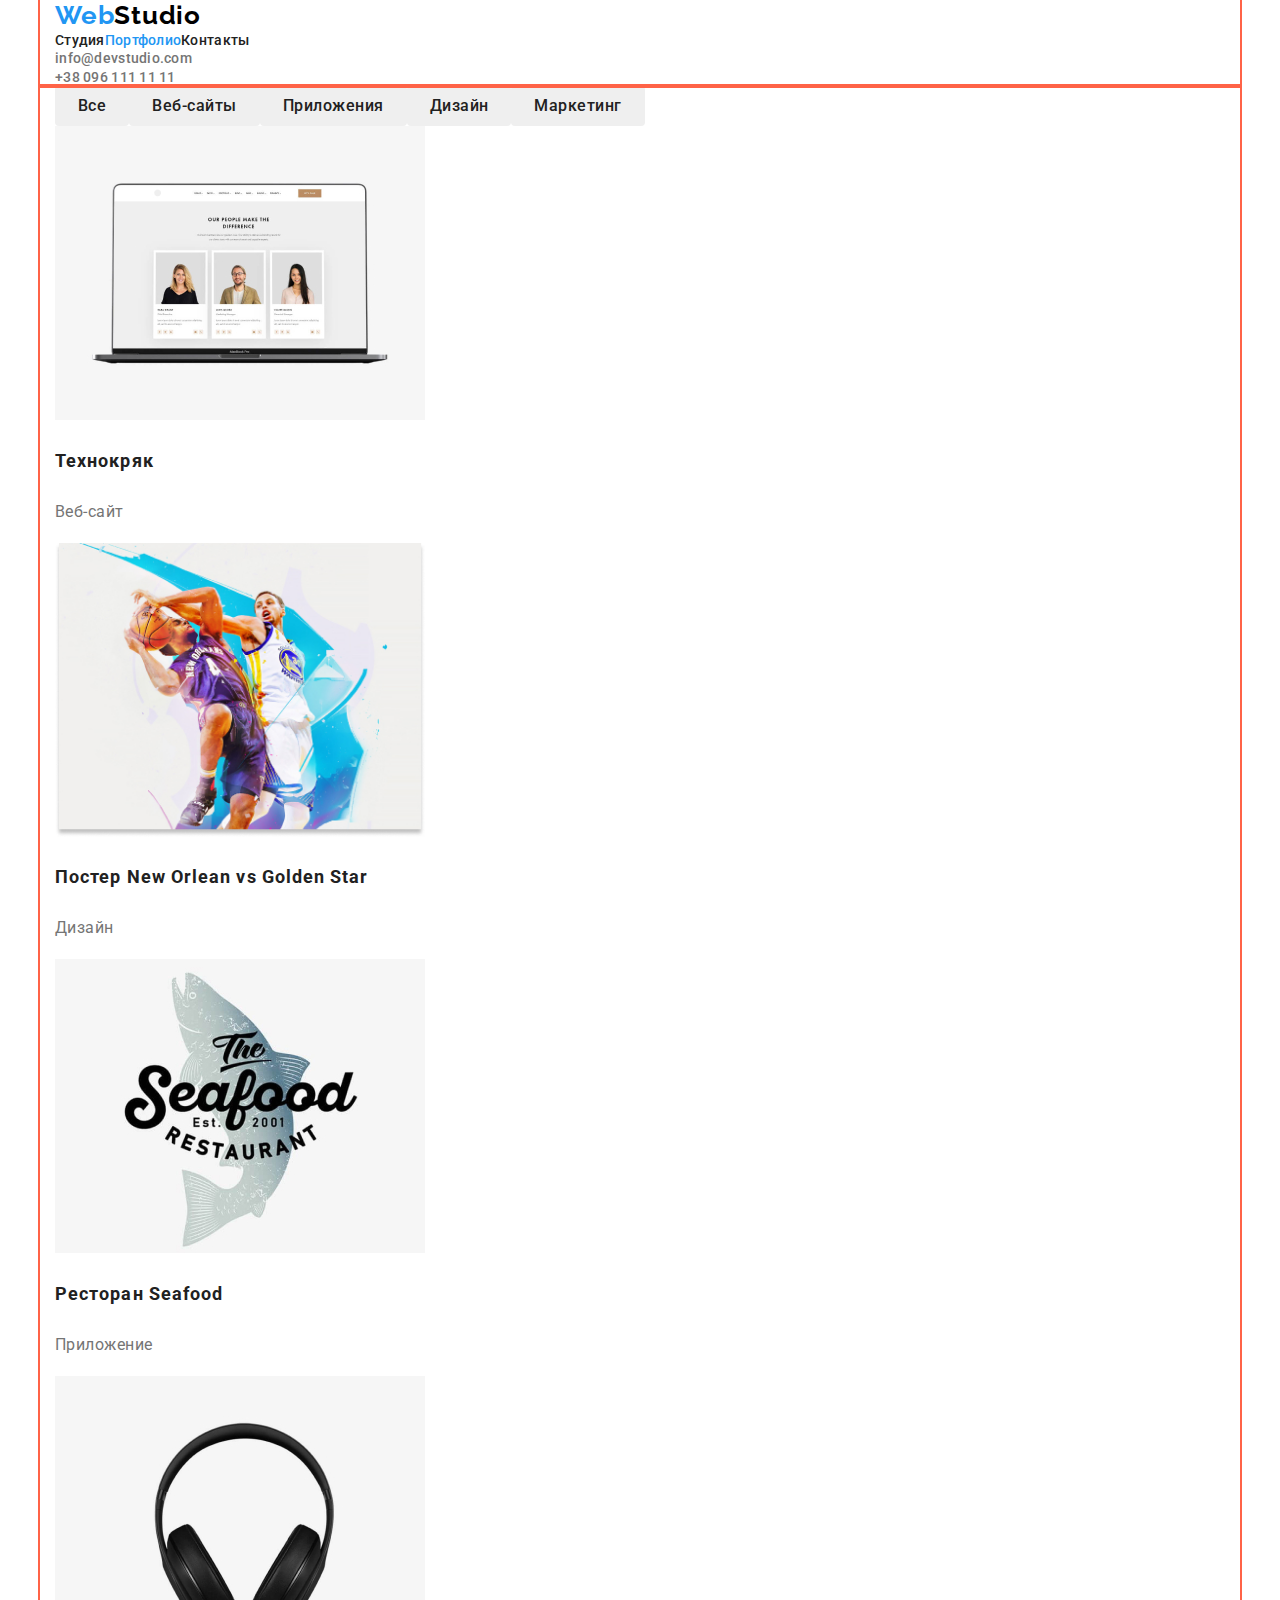
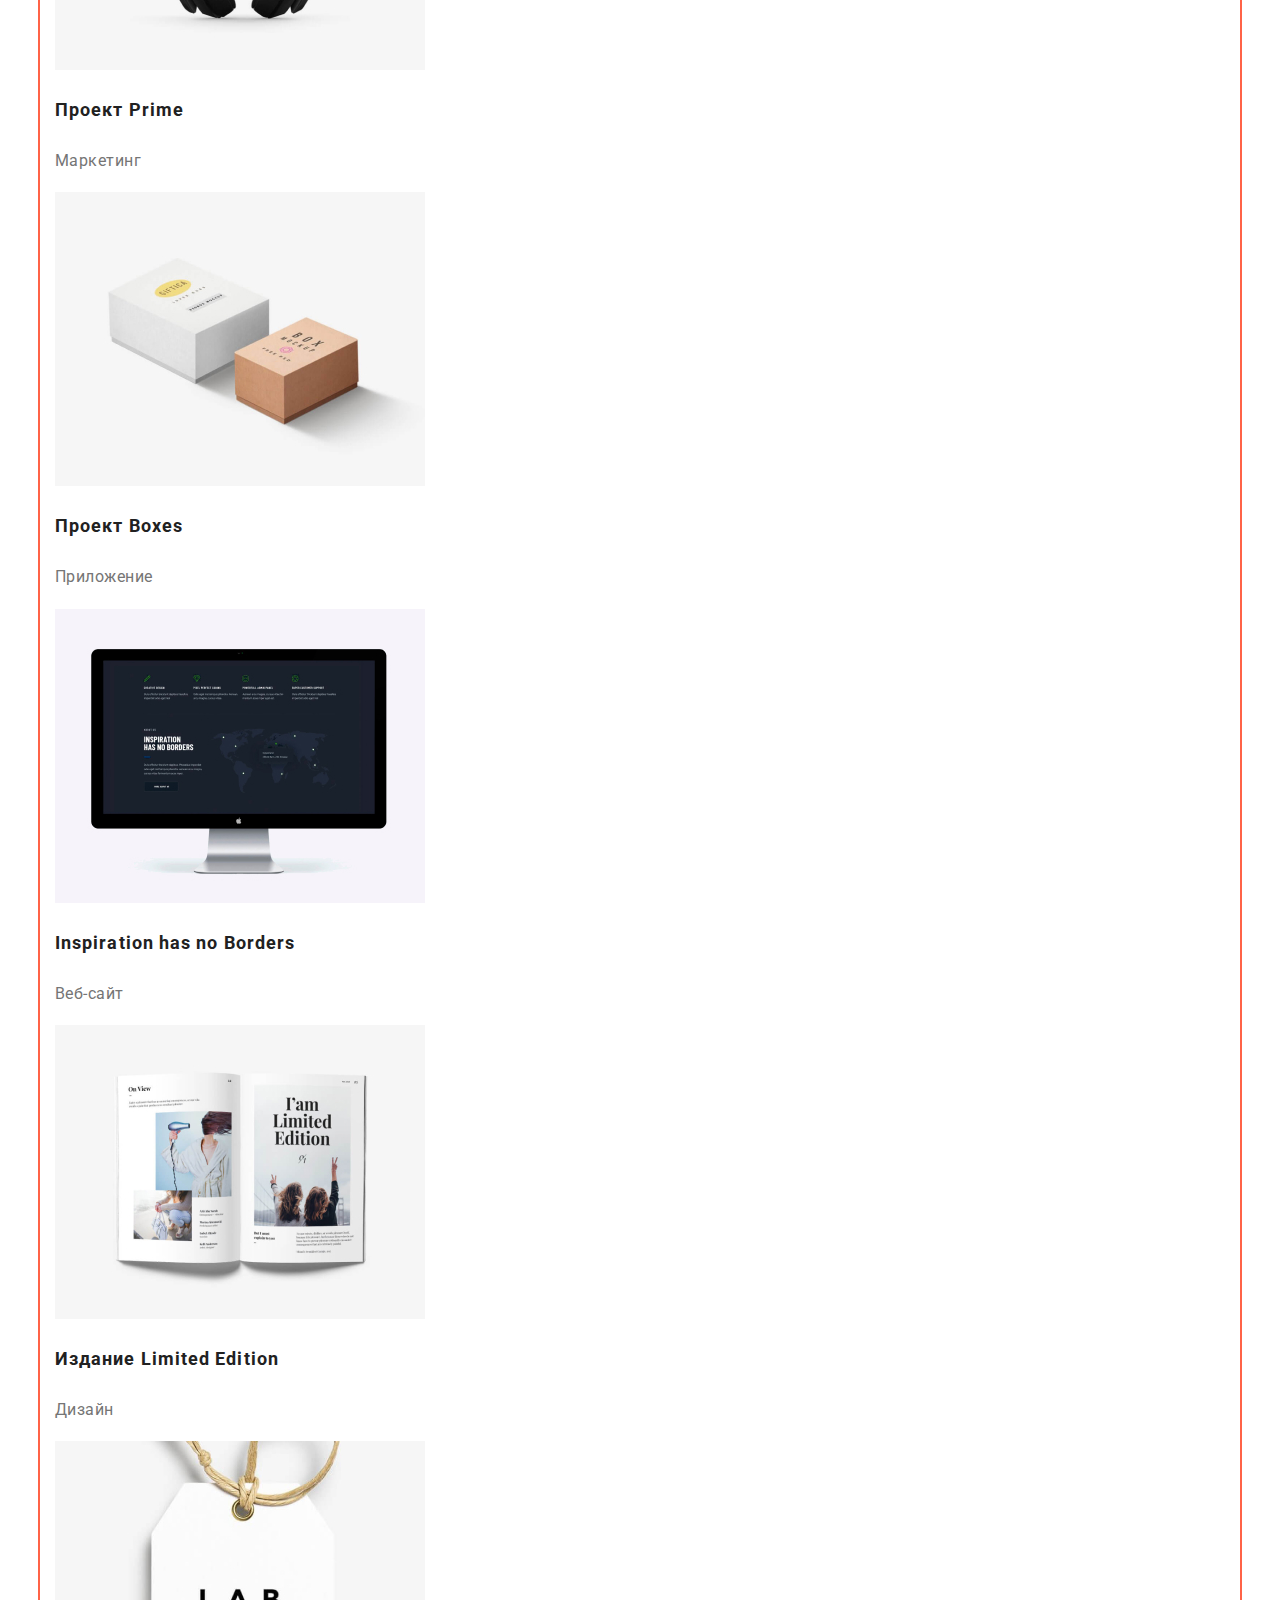
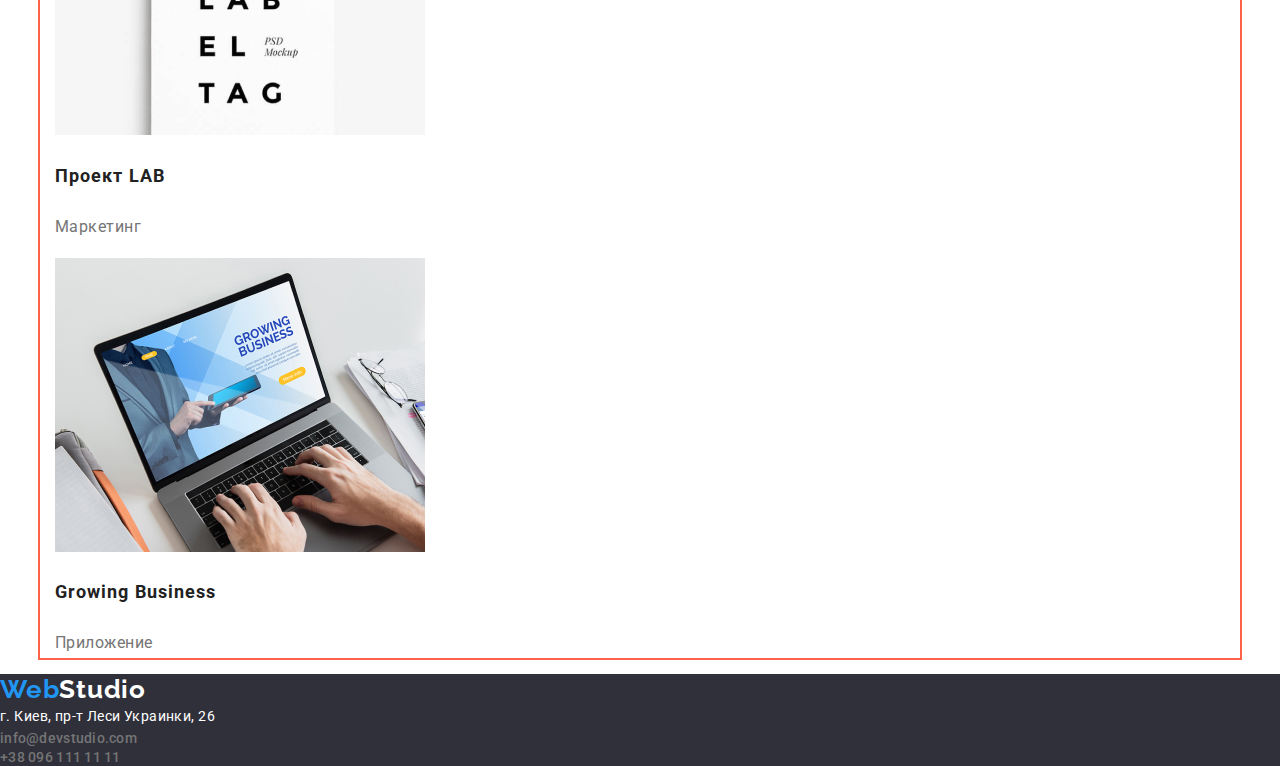
==== portfolio.html @ 0fa9d31b "3" ====
<!DOCTYPE html>
<html lang="ru">
  <head>
    <meta charset="UTF-8" />
    <meta http-equiv="X-UA-Compatible" content="IE=edge" />
    <meta name="viewport" content="width=device-width, initial-scale=1.0" />
    <title>Document</title>

    <link rel="preconnect" href="https://fonts.googleapis.com" />
    <link rel="preconnect" href="https://fonts.gstatic.com" crossorigin />
    <link
      href="https://fonts.googleapis.com/css2?family=Raleway:wght@700&family=Roboto:wght@400;500;700;900&display=swap"
      rel="stylesheet"
    />
    <link
      rel="stylesheet"
      href="https://cdnjs.cloudflare.com/ajax/libs/modern-normalize/1.1.0/modern-normalize.min.css"
    />
    <link rel="stylesheet" href="./css/style.css" />
  </head>

  <body>
    <header class="page-header">
      <div class="container">
        <nav>
          <a class="logo link" href="./index.html"> <span>Web</span>Studio </a>
          <ul class="site-nav list">
            <li>
              <a class="site-nav-item link" href="./index.html">Студия</a>
            </li>
            <li>
              <a class="site-nav-item link current" href="./portfolio.html"
                >Портфолио</a
              >
            </li>
            <li><a class="site-nav-item link" href="">Контакты</a></li>
          </ul>
        </nav>
        <ul class="contacts list">
          <li>
            <a class="contacts-item link" href="mailto:info@devstudio.com"
              >info@devstudio.com</a
            >
          </li>
          <li>
            <a class="contacts-item link" href="tel:+380961111111"
              >+38 096 111 11 11</a
            >
          </li>
        </ul>
      </div>
    </header>
    <main>
      <section>
        <div class="container">
          <h1 class="portfolio-title visually-hidden">Портфолио</h1>
          <ul class="filter list">
            <li class="filter-btn">
              <button class="btn" type="button">Все</button>
            </li>
            <li class="filter-btn">
              <button class="btn" type="button">Веб-сайты</button>
            </li>
            <li class="filter-btn">
              <button class="btn" type="button">Приложения</button>
            </li>
            <li class="filter-btn">
              <button class="btn" type="button">Дизайн</button>
            </li>
            <li class="filter-btn">
              <button class="btn" type="button">Маркетинг</button>
            </li>
          </ul>

          <ul class="examples-next list">
            <li>
              <img
                src="images/tech.jpg"
                alt="Технокряк"
                width="370"
                height="294"
              />
              <h3 class="examples-title">Технокряк</h3>
              <p class="examples-discription">Веб-сайт</p>
            </li>
            <li>
              <img
                src="images/poster.jpg"
                alt="Постер New Orlean vs Golden Star"
                width="370"
                height="294"
              />
              <h3 class="examples-title">Постер New Orlean vs Golden Star</h3>
              <p class="examples-discription">Дизайн</p>
            </li>
            <li>
              <img
                src="images/sea.jpg"
                alt="Ресторан Seafood"
                width="370"
                height="294"
              />
              <h3 class="examples-title">Ресторан Seafood</h3>
              <p class="examples-discription">Приложение</p>
            </li>
            <li>
              <img
                src="images/pri.jpg"
                alt="Проект Prime"
                width="370"
                height="294"
              />
              <h3 class="examples-title">Проект Prime</h3>
              <p class="examples-discription">Маркетинг</p>
            </li>
            <li>
              <img
                src="images/box.jpg"
                alt="Проект Boxes"
                width="370"
                height="294"
              />
              <h3 class="examples-title">Проект Boxes</h3>
              <p class="examples-discription">Приложение</p>
            </li>
            <li>
              <img
                src="images/insp.jpg"
                alt="Inspiration has no Borders"
                width="370"
                height="294"
              />
              <h3 class="examples-title">Inspiration has no Borders</h3>
              <p class="examples-discription">Веб-сайт</p>
            </li>
            <li>
              <img
                src="images/book.jpg"
                alt="Издание Limited Edition"
                width="370"
                height="294"
              />
              <h3 class="examples-title">Издание Limited Edition</h3>
              <p class="examples-discription">Дизайн</p>
            </li>
            <li>
              <img
                src="images/lab.jpg"
                alt="Проект LAB"
                width="370"
                height="294"
              />
              <h3 class="examples-title">Проект LAB</h3>
              <p class="examples-discription">Маркетинг</p>
            </li>
            <li>
              <img
                src="images/growing.jpg"
                alt="Growing Business"
                width="370"
                height="294"
              />
              <h3 class="examples-title">Growing Business</h3>
              <p class="examples-discription">Приложение</p>
            </li>
          </ul>
        </div>
      </section>
    </main>

    <footer class="footer">
      <a class="logo-footer link" href="/"> <span>Web</span>Studio </a>
      <ul class="footer-contacts list">
        <li class="footer-adress">г. Киев, пр-т Леси Украинки, 26</li>
        <li>
          <a class="contacts-item link" href="mailto:info@devstudio.com"
            >info@devstudio.com</a
          >
        </li>
        <li>
          <a class="contacts-item link" href="tel:+380961111111"
            >+38 096 111 11 11</a
          >
        </li>
      </ul>
    </footer>
  </body>
</html>
---- css/style.css ----
html {
  box-sizing: border-box;
}
*,
*::before,
*::after {
  box-sizing: inherit;
}
:root {
  --primary-text-color: #757575;
  --title-text-color: #212121;
  --accent-color: #2196f3;
  --background-color: #ffffff;
  --primary-bg-color: #2196f3;
}
body {
  font-family: "Roboto", "sans-serif";
  background-color: var(--background-color);
  color: var(--primary-text-color);
}
.container {
  margin-right: auto;
  margin-left: auto;
  width: 1200px;
  padding-left: 15px;
  padding-right: 15px;
  outline: 2px solid tomato;
}

.list {
  list-style: none;
  padding: 0;
  margin: 0;
}
.link {
  text-decoration: none;
}
.visually-hidden {
  position: absolute;
  white-space: nowrap;
  width: 1px;
  height: 1px;
  overflow: hidden;
  border: 0;
  padding: 0;
  clip: rect(0 0 0 0);
  clip-path: inset(50%);
  margin: -1px;
}
/**/
.logo:hover,
.logo:focus {
  color: var(--accent-color);
}
.logo span:hover,
.logo span:focus {
  color: var(--accent-color);
}
.logo span {
  font-family: "Raleway";
  font-weight: 700;
  font-size: 26px;
  line-height: 1.19;
  color: var(--accent-color);
}
.logo {
  color: black;
  font-family: "Raleway";
  font-style: normal;
  font-weight: 700;
  font-size: 26px;
  line-height: 1.19;
  letter-spacing: 0.03em;
}

/* #F5F4FA  цвет фона*/

/* Navigation*/
.site-nav {
  display: flex;
}
.site-nav .link.current {
  color: var(--accent-color);
}
.site-nav-item {
  font-family: "Roboto";
  font-style: normal;
  font-weight: 500;
  font-size: 14px;
  line-height: 1.14;
  letter-spacing: 0.02em;
  color: var(--title-text-color);
}
.site-nav :hover,
.site-nav :focus {
  color: var(--accent-color);
}
.contacts list link {
  font-family: "Roboto";
  font-style: normal;
  font-weight: 500;
  font-size: 14px;
  line-height: 1.14;
  letter-spacing: 0.02em;
  color: var(--primary-text-color);
}
.contacts-item {
  font-family: "Roboto";
  font-style: normal;
  font-weight: 500;
  font-size: 14px;
  line-height: 1.14;
  letter-spacing: 0.02em;
  color: var(--primary-text-color);
}

.contacts :hover,
.contacts :focus {
  color: var(--accent-color);
}
.section-title {
  display: block;
  margin-top: 0;
  margin-bottom: 50px;
  font-weight: 700;
  font-size: 36px;
  line-height: 1.16;
  text-align: center;
  letter-spacing: 0.03em;
  color: var(--title-text-color);
}
.hero {
  margin-left: auto;
  margin-right: auto;
  text-align: center;
  background-color: #2f303a;
}
.hero-btn {
  display: flex;
  border-radius: 4px;
  padding: 10px 32px;
  color: var(--background-color);
  background-color: var(--accent-color);
  font-family: inherit;
  font-style: normal;
  font-weight: 700;
  font-size: 16px;
  line-height: 1.88;
  letter-spacing: 0.06em;
  cursor: pointer;
  border: 1px solid transparent;
}
.hero-btn:hover,
.hero-btn:focus {
  background-color: #188ce8;
}
.hero-title {
  display: inline-block;
  margin-top: 0;
  margin-bottom: 30px;

  padding-top: 200px;
  max-width: 695px;
  font-weight: 900;
  font-size: 44px;
  line-height: 1.36;
  letter-spacing: 0.06em;
  text-transform: uppercase;
  color: var(--background-color);
}
.feature-list {
  display: flex;
  padding-top: 94px;
  padding-bottom: 94px;
}
.feature-item:not(:last-child),
.work-list-item:not(:last-child) {
  margin-right: 30px;
}

.feature-list-text {
  font-size: 14px;
  line-height: 1.71;
  letter-spacing: 0.03em;
  max-width: 270px;
}

.feature-list .title {
  color: var(--title-text-color);
  font-weight: 700;
  font-size: 14px;
  line-height: 1.14;
  letter-spacing: 0.03em;
  text-transform: uppercase;
  margin-bottom: 10px;
}

.section-team {
  background-color: #e5e5e5;
}
.team .title {
  margin-bottom: 0;
  margin-top: 30px;
  color: var(--title-text-color);
  font-weight: 500;
  font-size: 16px;
  line-height: 1.19;
  text-align: center;
  letter-spacing: 0.03em;
}
.team-people {
  background-color: var(--background-color);
}
.team-work {
  font-size: 16px;
  line-height: 1.18;
  text-align: center;
  letter-spacing: 0.03em;
  margin-bottom: 0;
  margin-top: 10px;
}

.footer {
  background-color: #2f303a;
}
.logo-footer {
  color: var(--background-color);
  font-family: "Raleway";
  font-style: normal;
  font-weight: 700;
  font-size: 26px;
  line-height: 1.19;
  letter-spacing: 0.03em;
}
.logo-footer span {
  font-family: "Raleway";
  font-style: normal;
  font-weight: 700;
  font-size: 26px;
  line-height: 1.19;
  letter-spacing: 0.03em;
  color: var(--accent-color);
}
.logo-footer:hover,
.logo-footer:focus {
  color: var(--accent-color);
}
.logo-footer span:hover,
.logo-footer span:focus {
  color: var(--accent-color);
}
.footer-contacts list link {
  font-family: "Roboto";
  font-style: normal;
  font-weight: 400;
  font-size: 14px;
  line-height: 1.71;
  letter-spacing: 0.03em;
  color: rgba(255, 255, 255, 0.6);
}
.footer-adress {
  font-weight: 400;
  font-size: 14px;
  line-height: 1.71;
  letter-spacing: 0.03em;
  color: #ffffff;
}
.footer-contacts :hover,
.footer-contacts :focus {
  color: var(--accent-color);
}

/* Страница Портфолио*/
.filter {
  display: flex;
  text-align: center;
}
.filter-btn .list {
  cursor: pointer;
}
.filter-btn :hover,
.filter-btn :focus {
  background-color: var(--accent-color);
  color: var(--background-color);
}

.examples-title {
  font-family: "Roboto";
  font-style: normal;
  font-weight: 700;
  font-size: 18px;
  line-height: 2;
  letter-spacing: 0.06em;
  color: #212121;
}
.examples-discription {
  font-weight: 400;
  font-size: 16px;
  line-height: 1.88;
  letter-spacing: 0.03em;

  color: #757575;
}
.btn {
  display: inline-block;
  border-radius: 4px;
  padding: 6px 22px;
  min-width: 73px;
  border: 1px solid transparent;
  font-family: "Roboto";
  font-style: normal;
  font-weight: 500;
  font-size: 16px;
  line-height: 1.63;
  text-align: center;
  letter-spacing: 0.03em;
  color: var(--title-text-color);
  cursor: pointer;
}
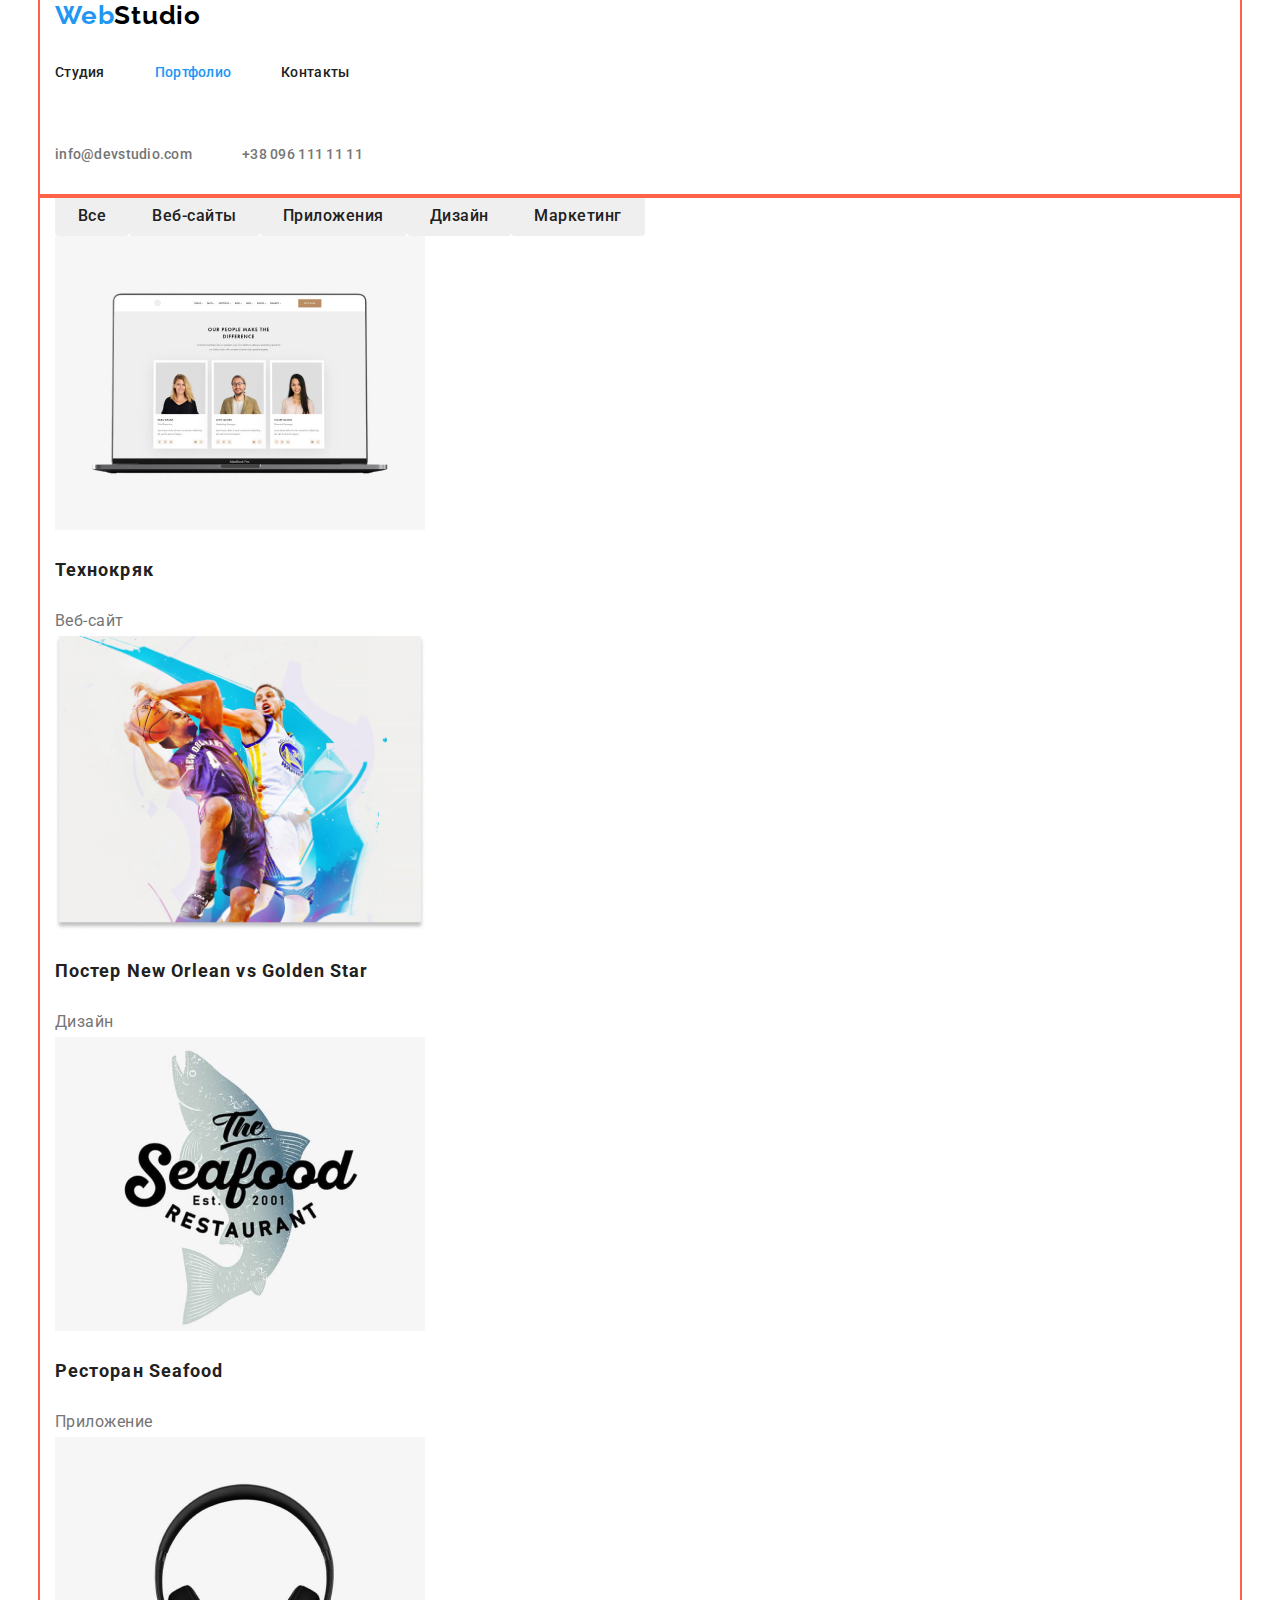
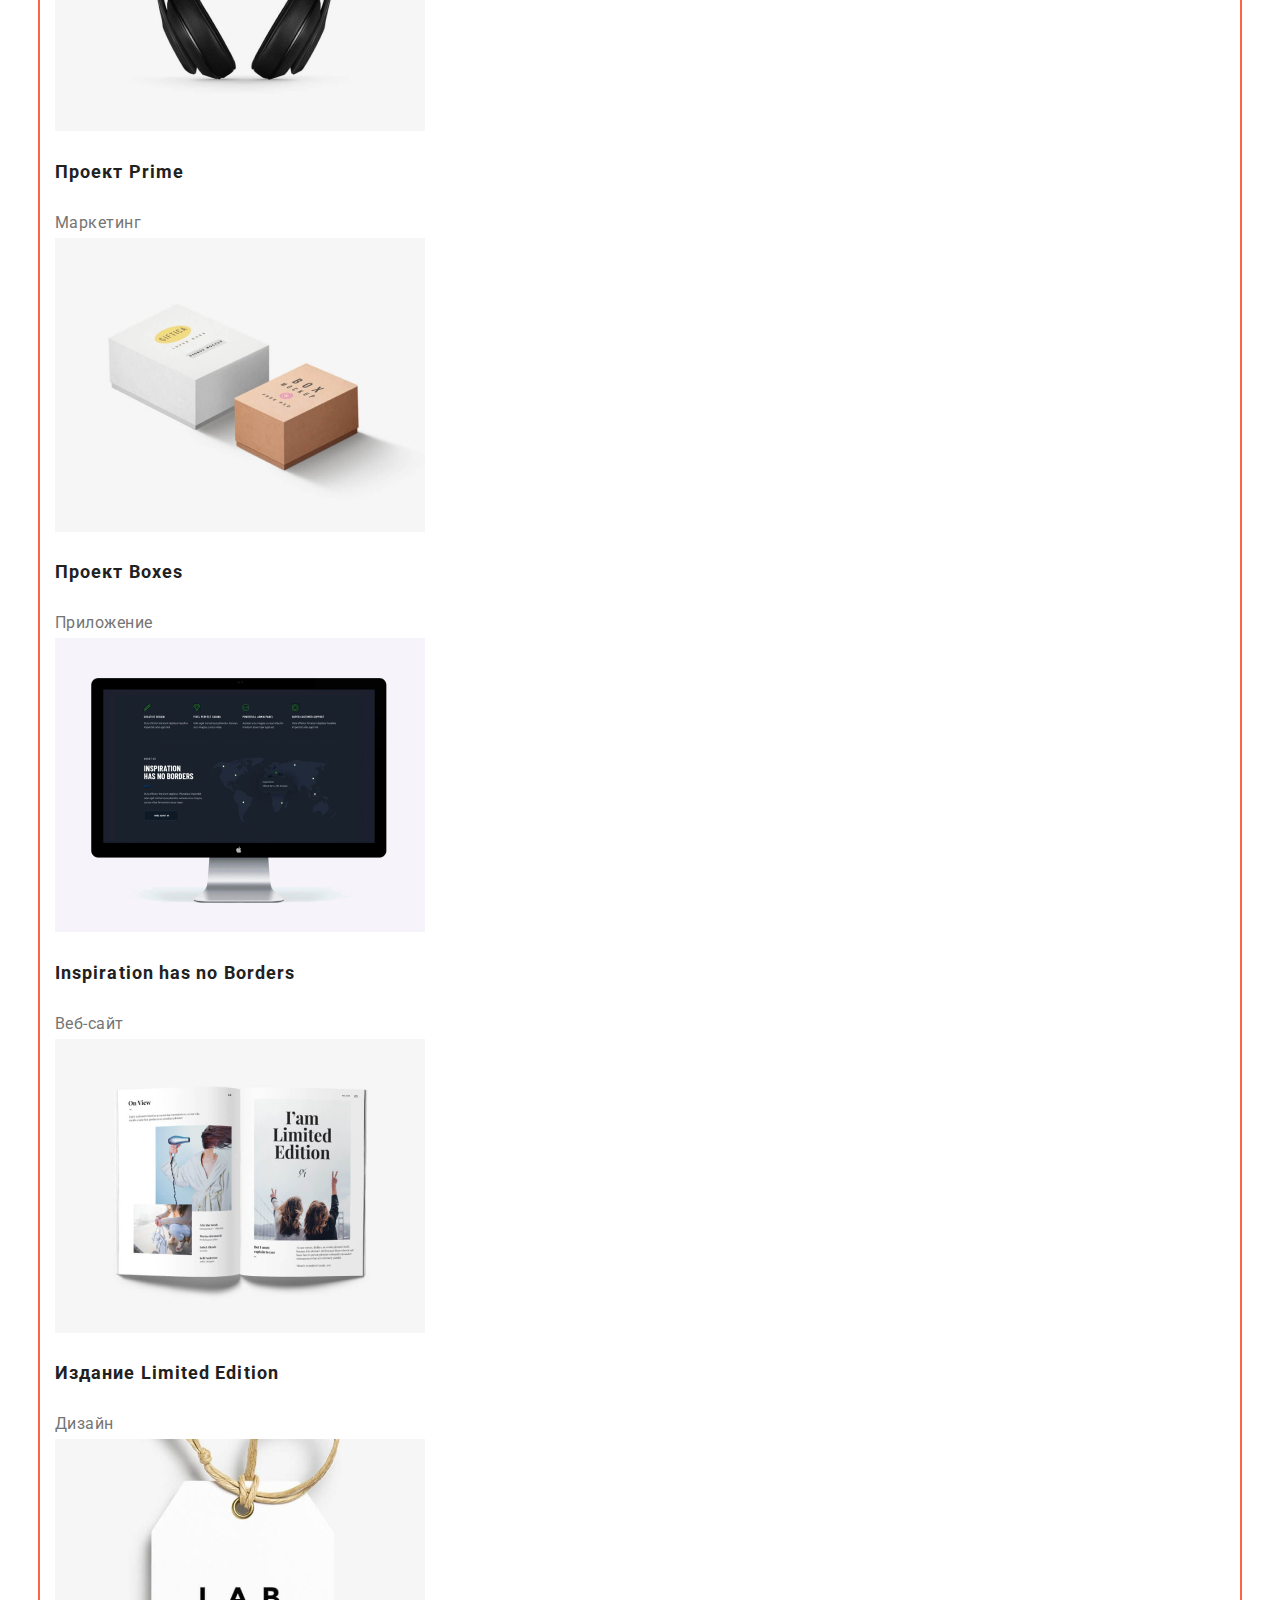
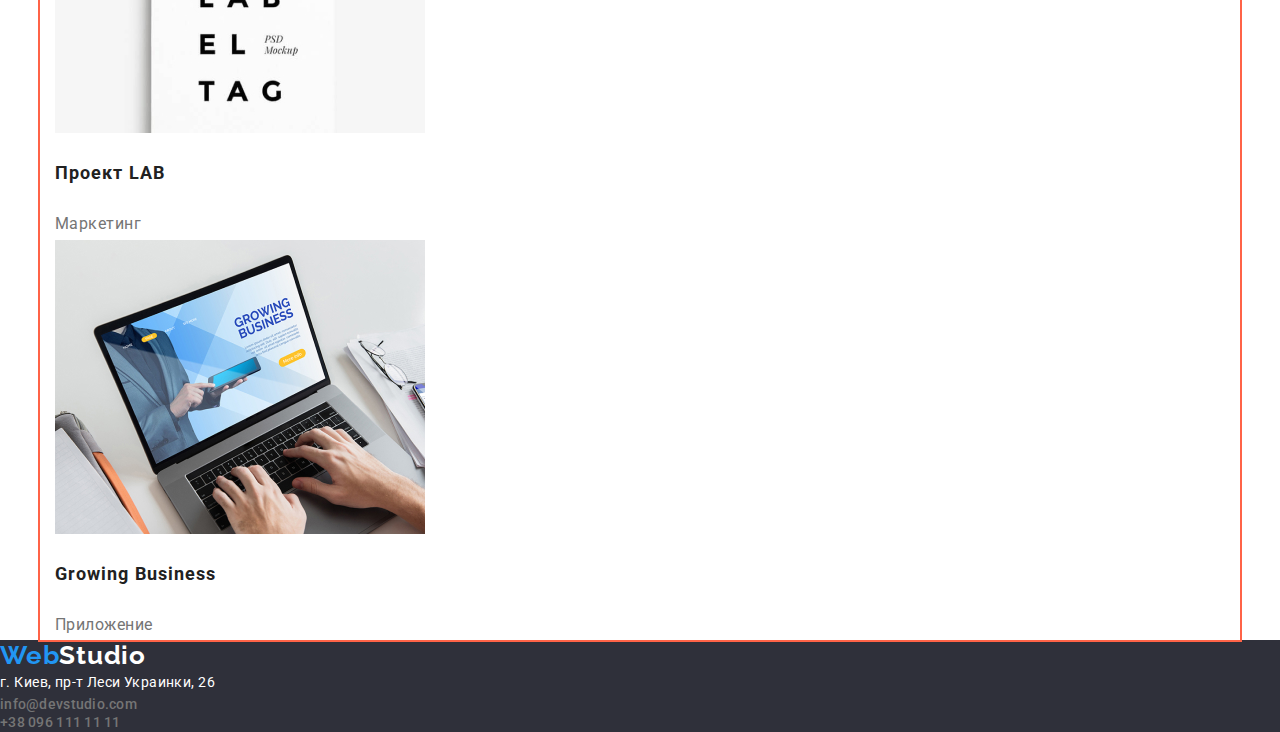
==== commit 3079cbca: "3" ====
--- a/portfolio.html
+++ b/portfolio.html
@@ -25,24 +25,26 @@
         <nav>
           <a class="logo link" href="./index.html"> <span>Web</span>Studio </a>
           <ul class="site-nav list">
-            <li>
+            <li class="item">
               <a class="site-nav-item link" href="./index.html">Студия</a>
             </li>
-            <li>
+            <li class="item">
               <a class="site-nav-item link current" href="./portfolio.html"
                 >Портфолио</a
               >
             </li>
-            <li><a class="site-nav-item link" href="">Контакты</a></li>
+            <li class="item">
+              <a class="site-nav-item link" href="">Контакты</a>
+            </li>
           </ul>
         </nav>
         <ul class="contacts list">
-          <li>
+          <li class="item">
             <a class="contacts-item link" href="mailto:info@devstudio.com"
               >info@devstudio.com</a
             >
           </li>
-          <li>
+          <li class="item">
             <a class="contacts-item link" href="tel:+380961111111"
               >+38 096 111 11 11</a
             >
--- a/css/style.css
+++ b/css/style.css
@@ -57,6 +57,8 @@
   color: var(--accent-color);
 }
 .logo span {
+  padding-top: 25px;
+  padding-bottom: 25px;
   font-family: "Raleway";
   font-weight: 700;
   font-size: 26px;
@@ -64,6 +66,8 @@
   color: var(--accent-color);
 }
 .logo {
+  padding-top: 25px;
+  padding-bottom: 25px;
   color: black;
   font-family: "Raleway";
   font-style: normal;
@@ -76,8 +80,18 @@
 /* #F5F4FA  цвет фона*/
 
 /* Navigation*/
+
 .site-nav {
   display: flex;
+  margin: 0;
+  padding-left: 0;
+}
+.site-nav .item {
+  padding-top: 32px;
+  padding-bottom: 32px;
+}
+.site-nav .item + .item {
+  margin-left: 50px;
 }
 .site-nav .link.current {
   color: var(--accent-color);
@@ -95,7 +109,15 @@
 .site-nav :focus {
   color: var(--accent-color);
 }
+.contacts {
+  display: flex;
+}
+.contacts li:not(:last-child) {
+  margin-right: 0;
+}
+
 .contacts list link {
+  display: flex;
   font-family: "Roboto";
   font-style: normal;
   font-weight: 500;
@@ -103,6 +125,13 @@
   line-height: 1.14;
   letter-spacing: 0.02em;
   color: var(--primary-text-color);
+}
+.contacts .item {
+  padding-top: 32px;
+  padding-bottom: 32px;
+}
+.contacts .item + .item {
+  margin-left: 50px;
 }
 .contacts-item {
   font-family: "Roboto";
@@ -130,13 +159,14 @@
   color: var(--title-text-color);
 }
 .hero {
-  margin-left: auto;
-  margin-right: auto;
+  padding-top: 200px 0;
+
   text-align: center;
   background-color: #2f303a;
 }
 .hero-btn {
-  display: flex;
+  margin-bottom: 205px;
+  display: inline-block;
   border-radius: 4px;
   padding: 10px 32px;
   color: var(--background-color);
@@ -155,10 +185,10 @@
   background-color: #188ce8;
 }
 .hero-title {
-  display: inline-block;
   margin-top: 0;
   margin-bottom: 30px;
-
+  margin-left: auto;
+  margin-right: auto;
   padding-top: 200px;
   max-width: 695px;
   font-weight: 900;
@@ -294,6 +324,7 @@
   color: #212121;
 }
 .examples-discription {
+  margin-bottom: 0;
   font-weight: 400;
   font-size: 16px;
   line-height: 1.88;
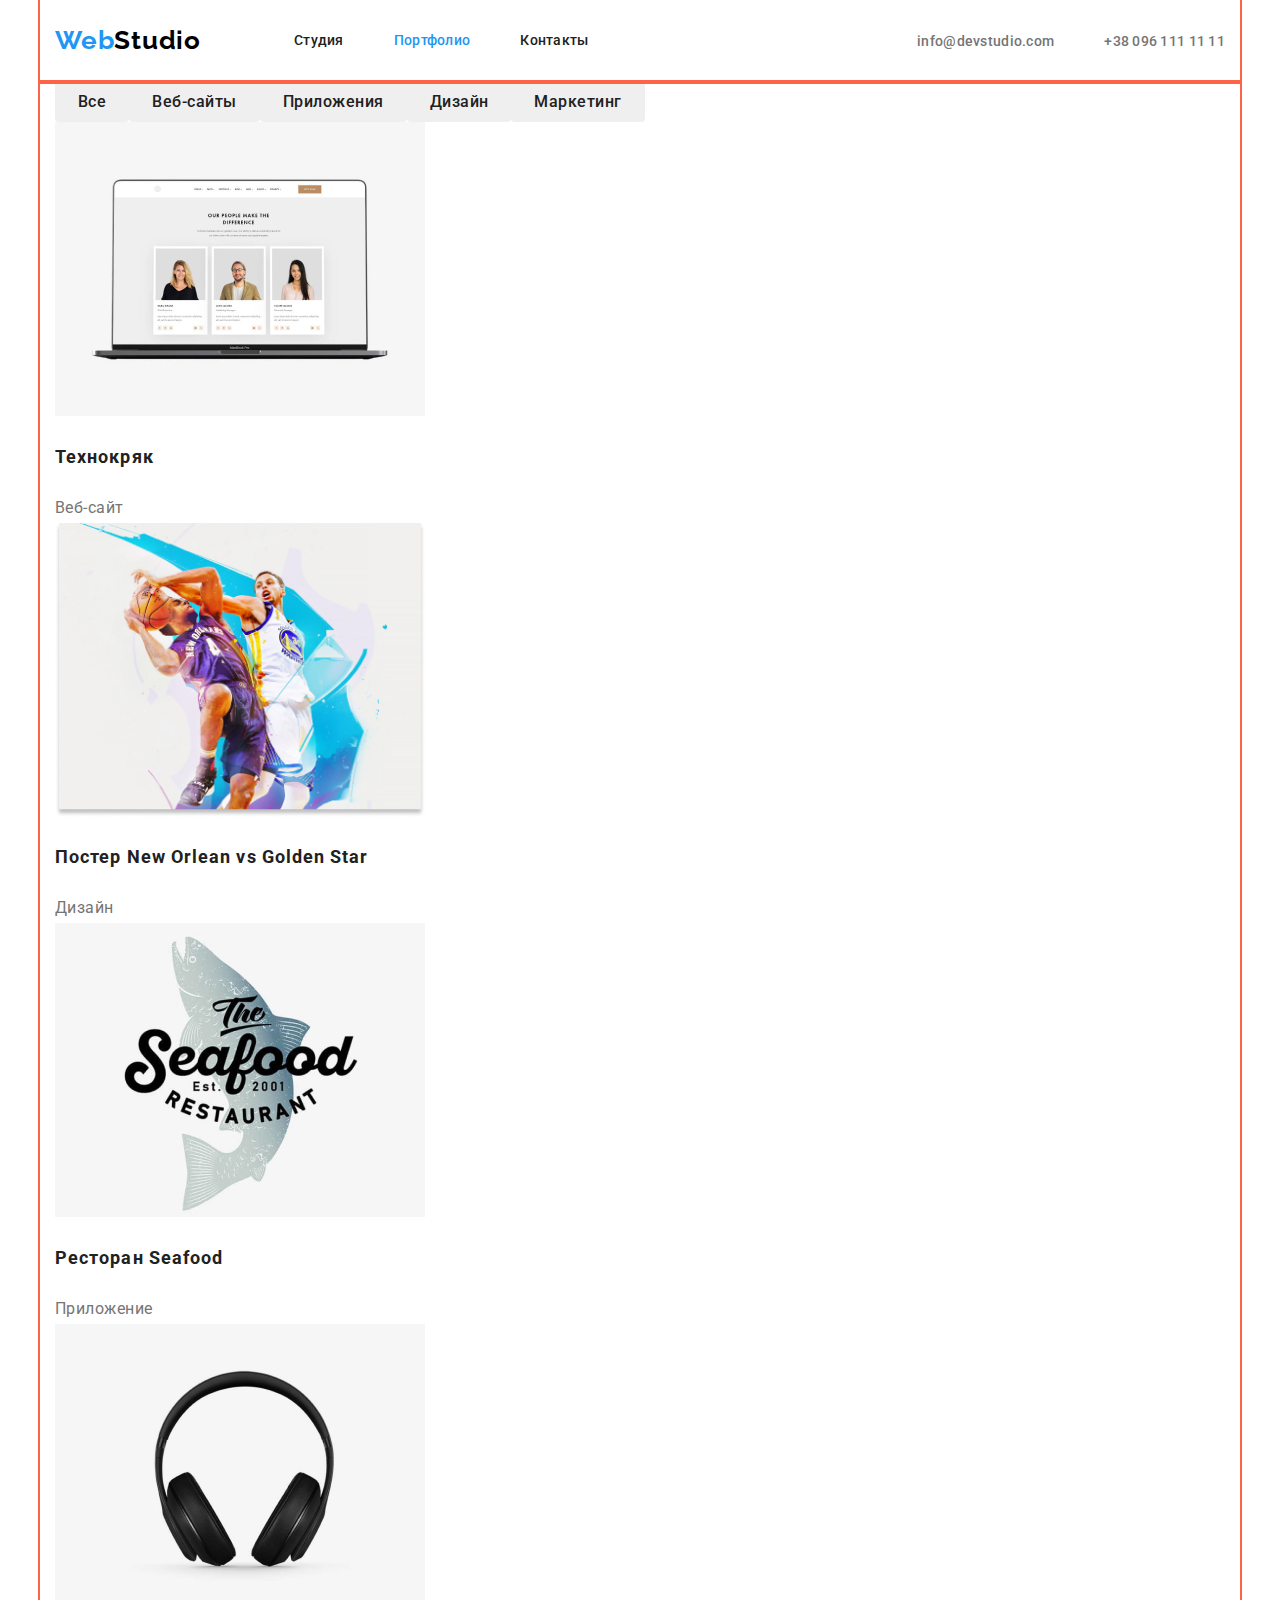
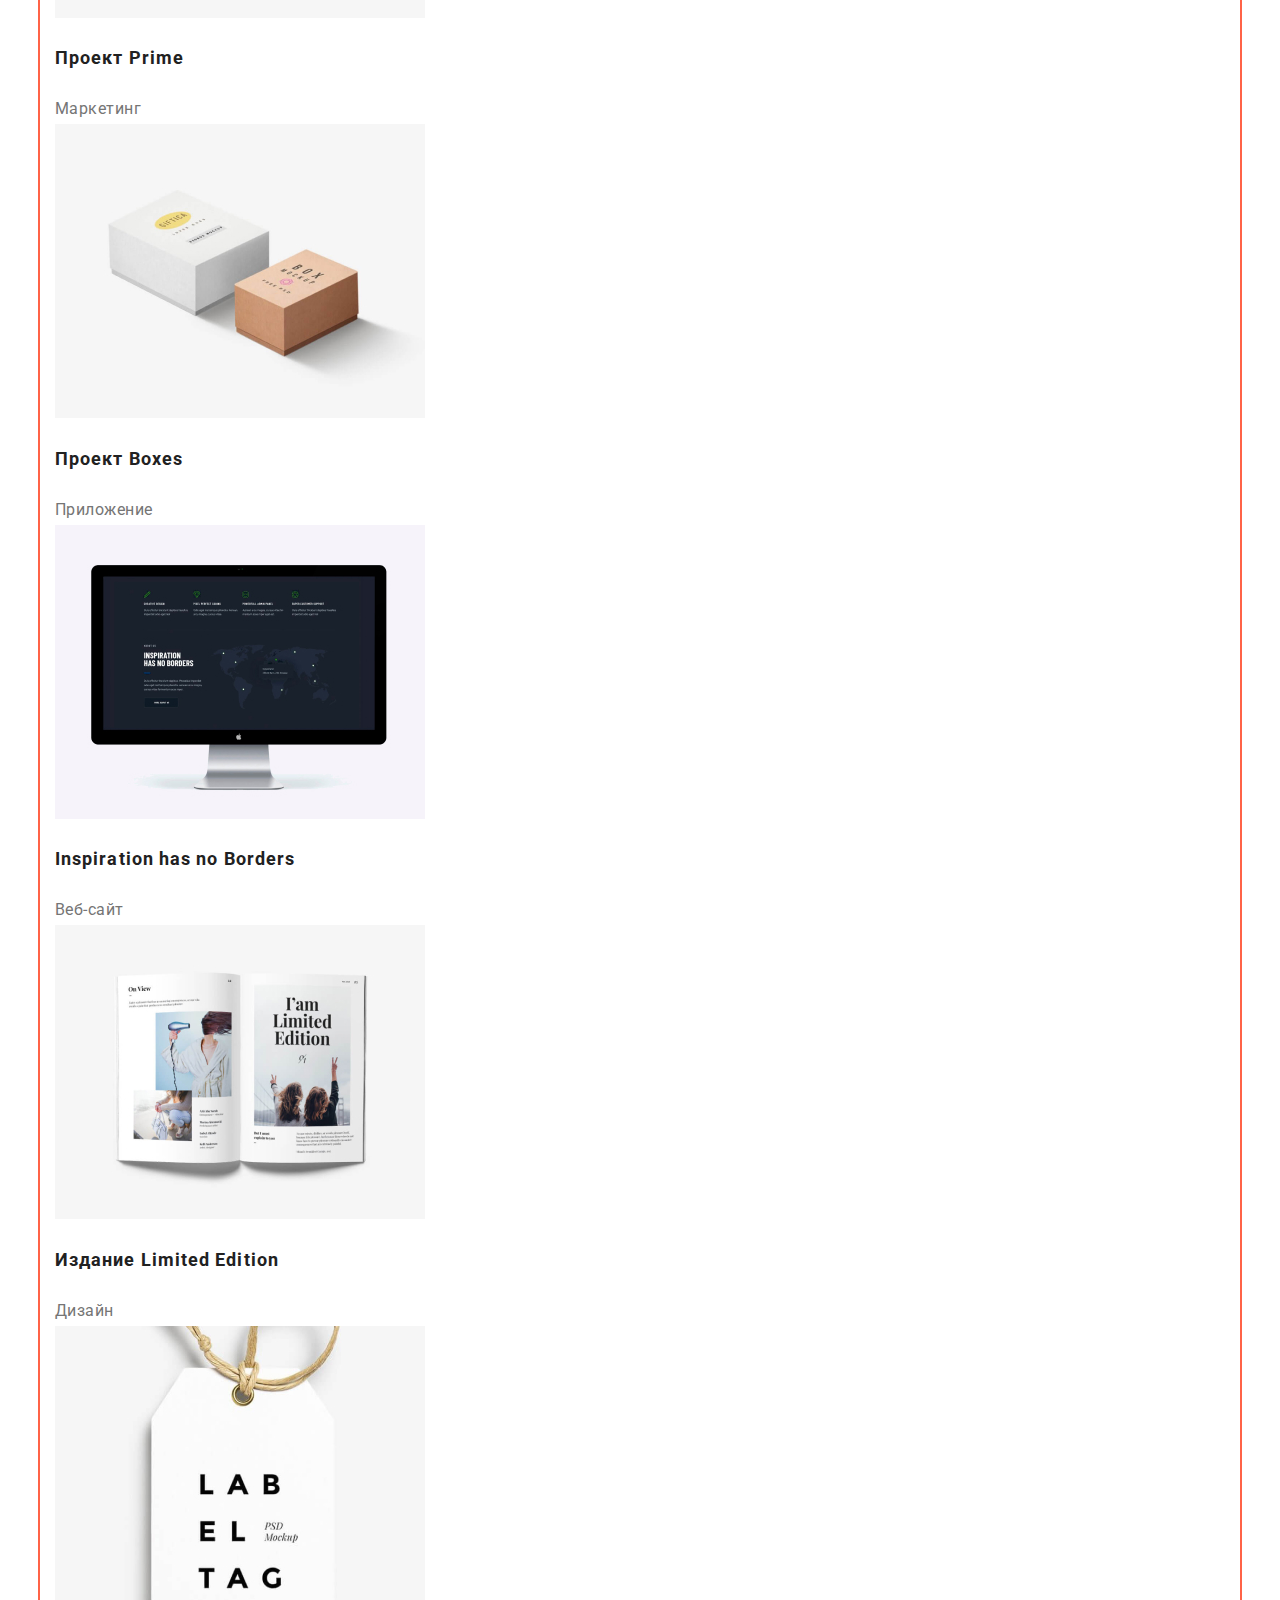
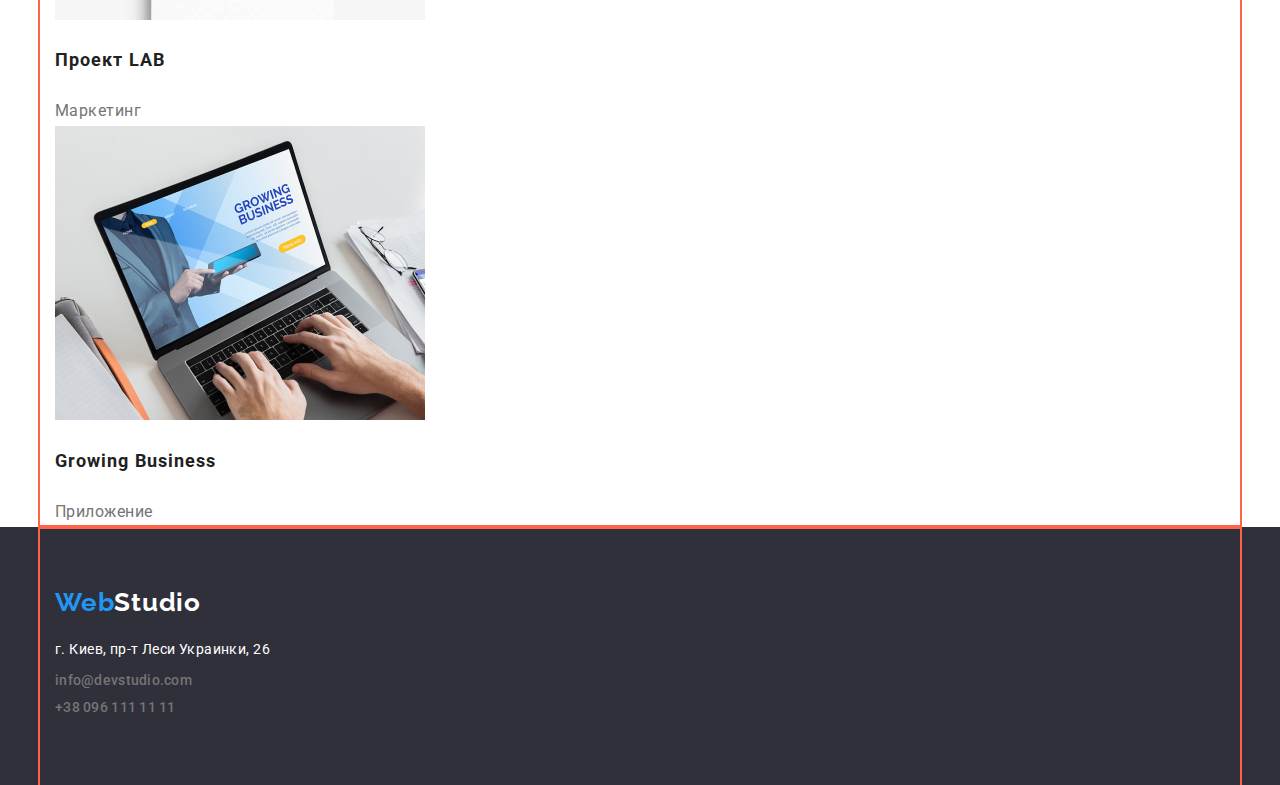
==== commit 44fe3745: "3" ====
--- a/portfolio.html
+++ b/portfolio.html
@@ -21,8 +21,8 @@
 
   <body>
     <header class="page-header">
-      <div class="container">
-        <nav>
+      <div class="container main-nav">
+        <nav class="nav">
           <a class="logo link" href="./index.html"> <span>Web</span>Studio </a>
           <ul class="site-nav list">
             <li class="item">
@@ -171,20 +171,22 @@
     </main>
 
     <footer class="footer">
-      <a class="logo-footer link" href="/"> <span>Web</span>Studio </a>
-      <ul class="footer-contacts list">
-        <li class="footer-adress">г. Киев, пр-т Леси Украинки, 26</li>
-        <li>
-          <a class="contacts-item link" href="mailto:info@devstudio.com"
-            >info@devstudio.com</a
-          >
-        </li>
-        <li>
-          <a class="contacts-item link" href="tel:+380961111111"
-            >+38 096 111 11 11</a
-          >
-        </li>
-      </ul>
+      <div class="container">
+        <a class="logo-footer link" href="/"> <span>Web</span>Studio </a>
+        <ul class="footer-contacts list">
+          <li class="footer-adress">г. Киев, пр-т Леси Украинки, 26</li>
+          <li class="footer-info">
+            <a class="contacts-item link" href="mailto:info@devstudio.com"
+              >info@devstudio.com</a
+            >
+          </li>
+          <li class="footer-info">
+            <a class="contacts-item link" href="tel:+380961111111"
+              >+38 096 111 11 11</a
+            >
+          </li>
+        </ul>
+      </div>
     </footer>
   </body>
 </html>
--- a/css/style.css
+++ b/css/style.css
@@ -34,6 +34,11 @@
 }
 .link {
   text-decoration: none;
+}
+.img {
+  display: block;
+  max-width: 100%;
+  height: auto;
 }
 .visually-hidden {
   position: absolute;
@@ -48,6 +53,9 @@
   margin: -1px;
 }
 /**/
+.page-header {
+  border-bottom: 2px;
+}
 .logo:hover,
 .logo:focus {
   color: var(--accent-color);
@@ -57,16 +65,18 @@
   color: var(--accent-color);
 }
 .logo span {
-  padding-top: 25px;
-  padding-bottom: 25px;
   font-family: "Raleway";
   font-weight: 700;
   font-size: 26px;
   line-height: 1.19;
   color: var(--accent-color);
 }
+.nav {
+  display: flex;
+  align-items: center;
+}
 .logo {
-  padding-top: 25px;
+  padding-top: 24px;
   padding-bottom: 25px;
   color: black;
   font-family: "Raleway";
@@ -83,8 +93,13 @@
 
 .site-nav {
   display: flex;
-  margin: 0;
-  padding-left: 0;
+  margin-left: 93px;
+  padding-right: 0;
+}
+.main-nav {
+  display: flex;
+  align-items: center;
+  justify-content: ;
 }
 .site-nav .item {
   padding-top: 32px;
@@ -97,6 +112,7 @@
   color: var(--accent-color);
 }
 .site-nav-item {
+  display: block;
   font-family: "Roboto";
   font-style: normal;
   font-weight: 500;
@@ -111,13 +127,10 @@
 }
 .contacts {
   display: flex;
-}
-.contacts li:not(:last-child) {
-  margin-right: 0;
+  margin-left: auto;
 }
 
 .contacts list link {
-  display: flex;
   font-family: "Roboto";
   font-style: normal;
   font-weight: 500;
@@ -203,16 +216,15 @@
   padding-top: 94px;
   padding-bottom: 94px;
 }
-.feature-item:not(:last-child),
-.work-list-item:not(:last-child) {
-  margin-right: 30px;
-}
-
+.features-item + .features-item {
+  margin-left: 30px;
+}
 .feature-list-text {
   font-size: 14px;
   line-height: 1.71;
   letter-spacing: 0.03em;
   max-width: 270px;
+  margin-bottom: 0;
 }
 
 .feature-list .title {
@@ -223,14 +235,33 @@
   letter-spacing: 0.03em;
   text-transform: uppercase;
   margin-bottom: 10px;
-}
-
+  margin-top: 0;
+}
+.work-list {
+  display: flex;
+  padding-bottom: 94px;
+}
+.work-list-item {
+  width: 370px;
+  height: 294px;
+}
+.work-list-item + .work-list-item {
+  margin-left: 30px;
+}
 .section-team {
   background-color: #e5e5e5;
 }
+
+.team {
+  display: flex;
+  padding-bottom: 94px;
+}
+.team-people + .team-people {
+  margin-left: 30px;
+}
 .team .title {
+  margin-top: 30px;
   margin-bottom: 0;
-  margin-top: 30px;
   color: var(--title-text-color);
   font-weight: 500;
   font-size: 16px;
@@ -249,11 +280,16 @@
   margin-bottom: 0;
   margin-top: 10px;
 }
+.section-team .section-title {
+  padding-top: 94px;
+}
 
 .footer {
   background-color: #2f303a;
 }
 .logo-footer {
+  display: flex;
+  padding-top: 60px;
   color: var(--background-color);
   font-family: "Raleway";
   font-style: normal;
@@ -288,13 +324,23 @@
   letter-spacing: 0.03em;
   color: rgba(255, 255, 255, 0.6);
 }
+.footer-contacts {
+  display: block;
+  padding-bottom: 60px;
+}
 .footer-adress {
+  padding-top: 20px;
+  padding-bottom: 9px;
   font-weight: 400;
   font-size: 14px;
   line-height: 1.71;
   letter-spacing: 0.03em;
   color: #ffffff;
 }
+.footer-info {
+  padding-bottom: 9px;
+}
+
 .footer-contacts :hover,
 .footer-contacts :focus {
   color: var(--accent-color);
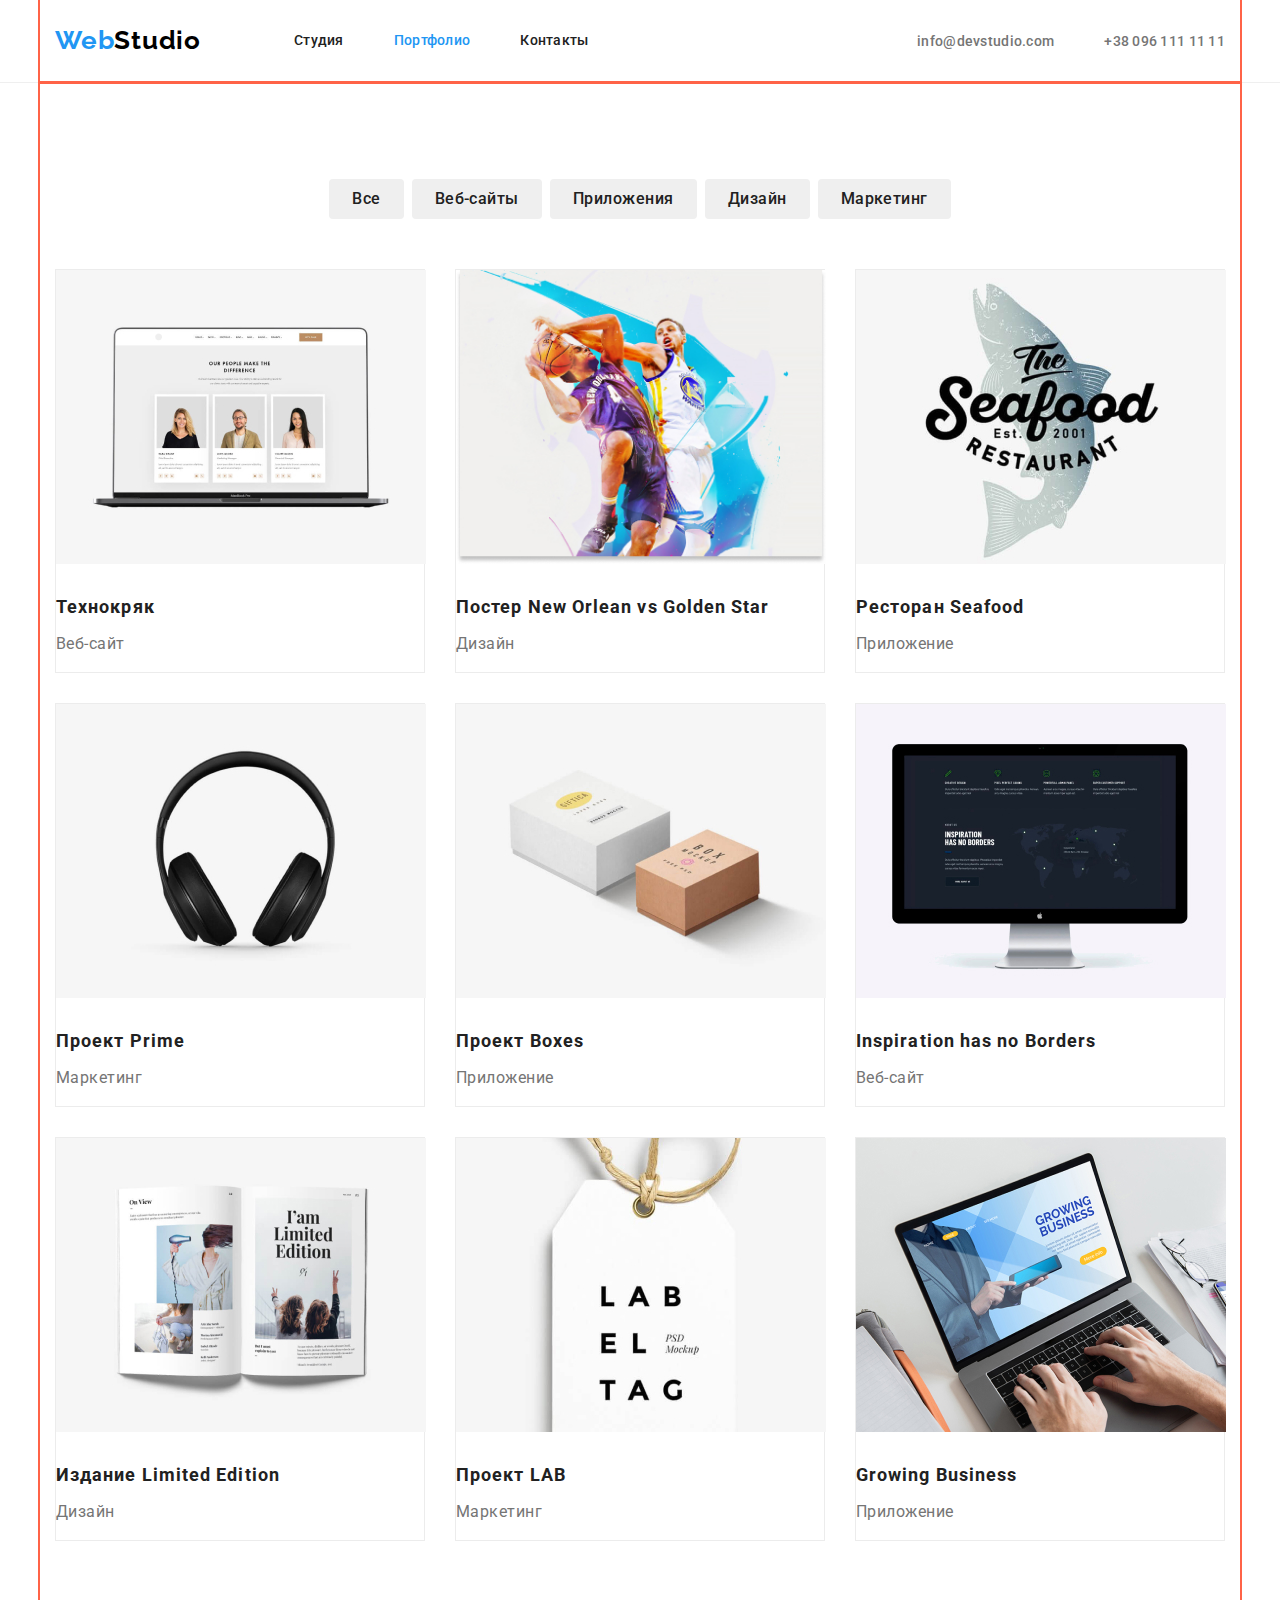
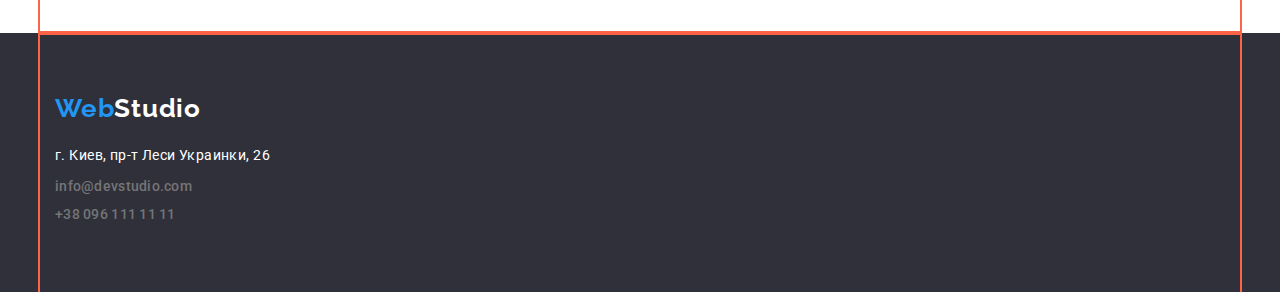
==== commit e7caa478: "2" ====
--- a/portfolio.html
+++ b/portfolio.html
@@ -75,7 +75,7 @@
           </ul>
 
           <ul class="examples-next list">
-            <li>
+            <li class="item">
               <img
                 src="images/tech.jpg"
                 alt="Технокряк"
@@ -85,7 +85,7 @@
               <h3 class="examples-title">Технокряк</h3>
               <p class="examples-discription">Веб-сайт</p>
             </li>
-            <li>
+            <li class="item">
               <img
                 src="images/poster.jpg"
                 alt="Постер New Orlean vs Golden Star"
@@ -95,7 +95,7 @@
               <h3 class="examples-title">Постер New Orlean vs Golden Star</h3>
               <p class="examples-discription">Дизайн</p>
             </li>
-            <li>
+            <li class="item">
               <img
                 src="images/sea.jpg"
                 alt="Ресторан Seafood"
@@ -105,7 +105,7 @@
               <h3 class="examples-title">Ресторан Seafood</h3>
               <p class="examples-discription">Приложение</p>
             </li>
-            <li>
+            <li class="item">
               <img
                 src="images/pri.jpg"
                 alt="Проект Prime"
@@ -115,7 +115,7 @@
               <h3 class="examples-title">Проект Prime</h3>
               <p class="examples-discription">Маркетинг</p>
             </li>
-            <li>
+            <li class="item">
               <img
                 src="images/box.jpg"
                 alt="Проект Boxes"
@@ -125,7 +125,7 @@
               <h3 class="examples-title">Проект Boxes</h3>
               <p class="examples-discription">Приложение</p>
             </li>
-            <li>
+            <li class="item">
               <img
                 src="images/insp.jpg"
                 alt="Inspiration has no Borders"
@@ -135,7 +135,7 @@
               <h3 class="examples-title">Inspiration has no Borders</h3>
               <p class="examples-discription">Веб-сайт</p>
             </li>
-            <li>
+            <li class="item">
               <img
                 src="images/book.jpg"
                 alt="Издание Limited Edition"
@@ -145,7 +145,7 @@
               <h3 class="examples-title">Издание Limited Edition</h3>
               <p class="examples-discription">Дизайн</p>
             </li>
-            <li>
+            <li class="item">
               <img
                 src="images/lab.jpg"
                 alt="Проект LAB"
@@ -155,7 +155,7 @@
               <h3 class="examples-title">Проект LAB</h3>
               <p class="examples-discription">Маркетинг</p>
             </li>
-            <li>
+            <li class="item">
               <img
                 src="images/growing.jpg"
                 alt="Growing Business"
--- a/css/style.css
+++ b/css/style.css
@@ -53,9 +53,6 @@
   margin: -1px;
 }
 /**/
-.page-header {
-  border-bottom: 2px;
-}
 .logo:hover,
 .logo:focus {
   color: var(--accent-color);
@@ -96,10 +93,12 @@
   margin-left: 93px;
   padding-right: 0;
 }
+.page-header {
+  border-bottom: 1px solid #eeee;
+}
 .main-nav {
   display: flex;
   align-items: center;
-  justify-content: ;
 }
 .site-nav .item {
   padding-top: 32px;
@@ -349,7 +348,10 @@
 /* Страница Портфолио*/
 .filter {
   display: flex;
-  text-align: center;
+  padding-top: 96px;
+  justify-content: center;
+  margin-bottom: 50px;
+  column-gap: 8px;
 }
 .filter-btn .list {
   cursor: pointer;
@@ -359,8 +361,15 @@
   background-color: var(--accent-color);
   color: var(--background-color);
 }
-
+.examples-next {
+  display: flex;
+  flex-wrap: wrap;
+  gap: 30px;
+  padding-bottom: 92px;
+}
 .examples-title {
+  margin-top: 20px;
+  margin-bottom: 4px;
   font-family: "Roboto";
   font-style: normal;
   font-weight: 700;
@@ -369,12 +378,19 @@
   letter-spacing: 0.06em;
   color: #212121;
 }
+.examples-next .item {
+  width: 370px;
+  height: 404px;
+  border: 1px solid #ececec;
+}
 .examples-discription {
-  margin-bottom: 0;
+  margin-top: 0;
+  margin-bottom: 20px;
   font-weight: 400;
   font-size: 16px;
   line-height: 1.88;
   letter-spacing: 0.03em;
+  width: 322px;
 
   color: #757575;
 }
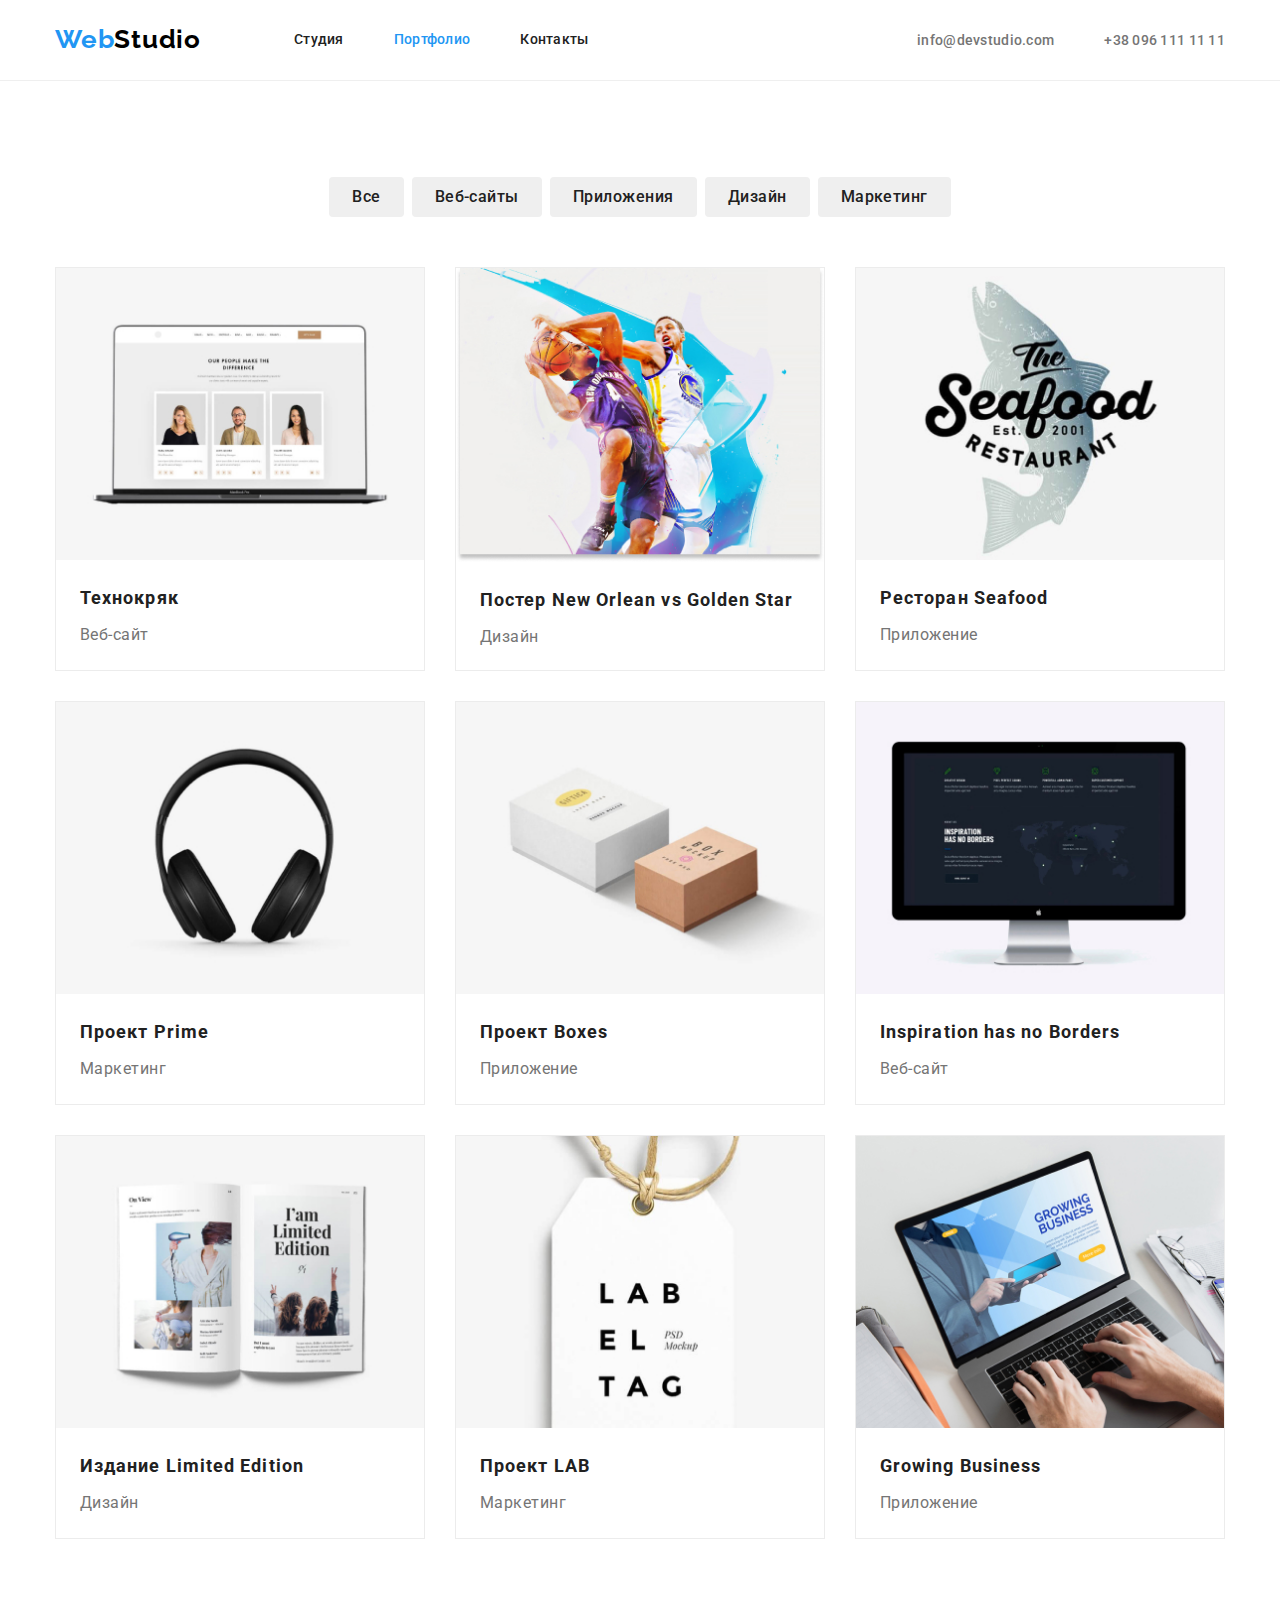
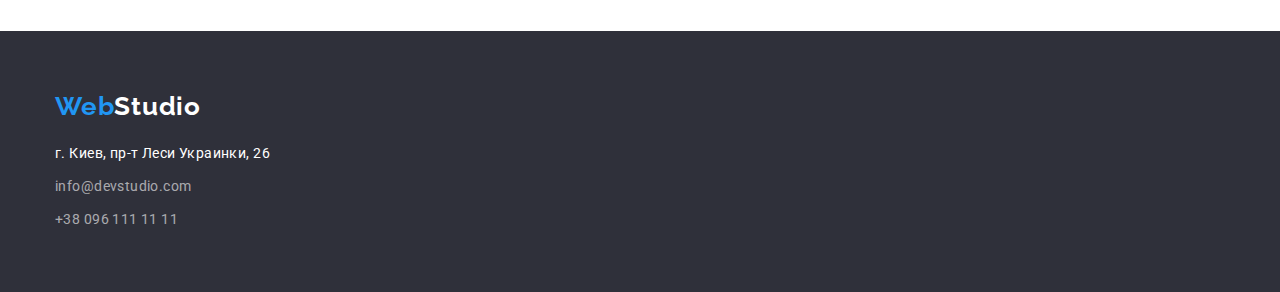
==== commit 620b87d9: "3" ====
--- a/portfolio.html
+++ b/portfolio.html
@@ -53,7 +53,7 @@
       </div>
     </header>
     <main>
-      <section>
+      <section class="section-portfolio">
         <div class="container">
           <h1 class="portfolio-title visually-hidden">Портфолио</h1>
           <ul class="filter list">
@@ -82,8 +82,10 @@
                 width="370"
                 height="294"
               />
-              <h3 class="examples-title">Технокряк</h3>
-              <p class="examples-discription">Веб-сайт</p>
+              <div class="portfolio-text">
+                <h3 class="examples-title">Технокряк</h3>
+                <p class="examples-discription">Веб-сайт</p>
+              </div>
             </li>
             <li class="item">
               <img
@@ -92,8 +94,10 @@
                 width="370"
                 height="294"
               />
-              <h3 class="examples-title">Постер New Orlean vs Golden Star</h3>
-              <p class="examples-discription">Дизайн</p>
+              <div class="portfolio-text">
+                <h3 class="examples-title">Постер New Orlean vs Golden Star</h3>
+                <p class="examples-discription">Дизайн</p>
+              </div>
             </li>
             <li class="item">
               <img
@@ -102,8 +106,10 @@
                 width="370"
                 height="294"
               />
-              <h3 class="examples-title">Ресторан Seafood</h3>
-              <p class="examples-discription">Приложение</p>
+              <div class="portfolio-text">
+                <h3 class="examples-title">Ресторан Seafood</h3>
+                <p class="examples-discription">Приложение</p>
+              </div>
             </li>
             <li class="item">
               <img
@@ -112,8 +118,10 @@
                 width="370"
                 height="294"
               />
-              <h3 class="examples-title">Проект Prime</h3>
-              <p class="examples-discription">Маркетинг</p>
+              <div class="portfolio-text">
+                <h3 class="examples-title">Проект Prime</h3>
+                <p class="examples-discription">Маркетинг</p>
+              </div>
             </li>
             <li class="item">
               <img
@@ -122,8 +130,10 @@
                 width="370"
                 height="294"
               />
-              <h3 class="examples-title">Проект Boxes</h3>
-              <p class="examples-discription">Приложение</p>
+              <div class="portfolio-text">
+                <h3 class="examples-title">Проект Boxes</h3>
+                <p class="examples-discription">Приложение</p>
+              </div>
             </li>
             <li class="item">
               <img
@@ -132,8 +142,10 @@
                 width="370"
                 height="294"
               />
-              <h3 class="examples-title">Inspiration has no Borders</h3>
-              <p class="examples-discription">Веб-сайт</p>
+              <div class="portfolio-text">
+                <h3 class="examples-title">Inspiration has no Borders</h3>
+                <p class="examples-discription">Веб-сайт</p>
+              </div>
             </li>
             <li class="item">
               <img
@@ -142,8 +154,10 @@
                 width="370"
                 height="294"
               />
-              <h3 class="examples-title">Издание Limited Edition</h3>
-              <p class="examples-discription">Дизайн</p>
+              <div class="portfolio-text">
+                <h3 class="examples-title">Издание Limited Edition</h3>
+                <p class="examples-discription">Дизайн</p>
+              </div>
             </li>
             <li class="item">
               <img
@@ -152,8 +166,10 @@
                 width="370"
                 height="294"
               />
-              <h3 class="examples-title">Проект LAB</h3>
-              <p class="examples-discription">Маркетинг</p>
+              <div class="portfolio-text">
+                <h3 class="examples-title">Проект LAB</h3>
+                <p class="examples-discription">Маркетинг</p>
+              </div>
             </li>
             <li class="item">
               <img
@@ -162,8 +178,10 @@
                 width="370"
                 height="294"
               />
-              <h3 class="examples-title">Growing Business</h3>
-              <p class="examples-discription">Приложение</p>
+              <div class="portfolio-text">
+                <h3 class="examples-title">Growing Business</h3>
+                <p class="examples-discription">Приложение</p>
+              </div>
             </li>
           </ul>
         </div>
@@ -176,12 +194,12 @@
         <ul class="footer-contacts list">
           <li class="footer-adress">г. Киев, пр-т Леси Украинки, 26</li>
           <li class="footer-info">
-            <a class="contacts-item link" href="mailto:info@devstudio.com"
+            <a class="contacts-item-text link" href="mailto:info@devstudio.com"
               >info@devstudio.com</a
             >
           </li>
           <li class="footer-info">
-            <a class="contacts-item link" href="tel:+380961111111"
+            <a class="contacts-item-text link" href="tel:+380961111111"
               >+38 096 111 11 11</a
             >
           </li>
--- a/css/style.css
+++ b/css/style.css
@@ -24,7 +24,6 @@
   width: 1200px;
   padding-left: 15px;
   padding-right: 15px;
-  outline: 2px solid tomato;
 }
 
 .list {
@@ -35,7 +34,7 @@
 .link {
   text-decoration: none;
 }
-.img {
+img {
   display: block;
   max-width: 100%;
   height: auto;
@@ -100,13 +99,7 @@
   display: flex;
   align-items: center;
 }
-.site-nav .item {
-  padding-top: 32px;
-  padding-bottom: 32px;
-}
-.site-nav .item + .item {
-  margin-left: 50px;
-}
+
 .site-nav .link.current {
   color: var(--accent-color);
 }
@@ -138,13 +131,14 @@
   letter-spacing: 0.02em;
   color: var(--primary-text-color);
 }
-.contacts .item {
+.site-nav-item {
   padding-top: 32px;
   padding-bottom: 32px;
 }
-.contacts .item + .item {
-  margin-left: 50px;
-}
+.site-nav .item:not(:last-child) {
+  margin-right: 50px;
+}
+
 .contacts-item {
   font-family: "Roboto";
   font-style: normal;
@@ -154,7 +148,9 @@
   letter-spacing: 0.02em;
   color: var(--primary-text-color);
 }
-
+.contacts .item + .item {
+  margin-left: 50px;
+}
 .contacts :hover,
 .contacts :focus {
   color: var(--accent-color);
@@ -171,13 +167,13 @@
   color: var(--title-text-color);
 }
 .hero {
-  padding-top: 200px 0;
-
+  padding-top: 200px;
+  padding-bottom: 200px;
   text-align: center;
   background-color: #2f303a;
 }
 .hero-btn {
-  margin-bottom: 205px;
+  margin-bottom: 0;
   display: inline-block;
   border-radius: 4px;
   padding: 10px 32px;
@@ -201,7 +197,7 @@
   margin-bottom: 30px;
   margin-left: auto;
   margin-right: auto;
-  padding-top: 200px;
+
   max-width: 695px;
   font-weight: 900;
   font-size: 44px;
@@ -210,10 +206,12 @@
   text-transform: uppercase;
   color: var(--background-color);
 }
-.feature-list {
-  display: flex;
+.section-feature {
   padding-top: 94px;
   padding-bottom: 94px;
+}
+.feature-list {
+  display: flex;
 }
 .features-item + .features-item {
   margin-left: 30px;
@@ -236,9 +234,11 @@
   margin-bottom: 10px;
   margin-top: 0;
 }
+.section-works {
+  padding-bottom: 94px;
+}
 .work-list {
   display: flex;
-  padding-bottom: 94px;
 }
 .work-list-item {
   width: 370px;
@@ -248,19 +248,19 @@
   margin-left: 30px;
 }
 .section-team {
+  padding: 94px;
   background-color: #e5e5e5;
 }
 
 .team {
   display: flex;
-  padding-bottom: 94px;
 }
 .team-people + .team-people {
   margin-left: 30px;
 }
 .team .title {
-  margin-top: 30px;
   margin-bottom: 0;
+  margin-top: 0;
   color: var(--title-text-color);
   font-weight: 500;
   font-size: 16px;
@@ -271,6 +271,9 @@
 .team-people {
   background-color: var(--background-color);
 }
+.team-text {
+  padding: 30px 0;
+}
 .team-work {
   font-size: 16px;
   line-height: 1.18;
@@ -279,16 +282,13 @@
   margin-bottom: 0;
   margin-top: 10px;
 }
-.section-team .section-title {
-  padding-top: 94px;
-}
-
 .footer {
+  padding: 60px 0;
   background-color: #2f303a;
 }
 .logo-footer {
   display: flex;
-  padding-top: 60px;
+
   color: var(--background-color);
   font-family: "Raleway";
   font-style: normal;
@@ -315,40 +315,43 @@
   color: var(--accent-color);
 }
 .footer-contacts list link {
-  font-family: "Roboto";
-  font-style: normal;
+  display: block;
+}
+
+.footer-adress {
+  margin-top: 20px;
+  margin-bottom: 9px;
   font-weight: 400;
   font-size: 14px;
   line-height: 1.71;
   letter-spacing: 0.03em;
+  color: #ffffff;
+}
+
+.contacts-item-text {
+  font-family: "Roboto";
+  font-style: normal;
+  font-weight: 400;
+  font-size: 14px;
+  line-height: 1.71;
+  letter-spacing: 0.03em;
   color: rgba(255, 255, 255, 0.6);
 }
-.footer-contacts {
-  display: block;
-  padding-bottom: 60px;
-}
-.footer-adress {
-  padding-top: 20px;
-  padding-bottom: 9px;
-  font-weight: 400;
-  font-size: 14px;
-  line-height: 1.71;
-  letter-spacing: 0.03em;
-  color: #ffffff;
-}
-.footer-info {
-  padding-bottom: 9px;
-}
-
+.footer-info:not(:last-child) {
+  margin-bottom: 9px;
+}
 .footer-contacts :hover,
 .footer-contacts :focus {
   color: var(--accent-color);
 }
 
 /* Страница Портфолио*/
+.section-portfolio {
+  padding-top: 96px;
+  padding-bottom: 92px;
+}
 .filter {
   display: flex;
-  padding-top: 96px;
   justify-content: center;
   margin-bottom: 50px;
   column-gap: 8px;
@@ -365,11 +368,10 @@
   display: flex;
   flex-wrap: wrap;
   gap: 30px;
-  padding-bottom: 92px;
 }
 .examples-title {
-  margin-top: 20px;
   margin-bottom: 4px;
+  margin-top: 0;
   font-family: "Roboto";
   font-style: normal;
   font-weight: 700;
@@ -384,8 +386,7 @@
   border: 1px solid #ececec;
 }
 .examples-discription {
-  margin-top: 0;
-  margin-bottom: 20px;
+  margin: 0;
   font-weight: 400;
   font-size: 16px;
   line-height: 1.88;
@@ -393,6 +394,9 @@
   width: 322px;
 
   color: #757575;
+}
+.portfolio-text {
+  padding: 20px 24px;
 }
 .btn {
   display: inline-block;
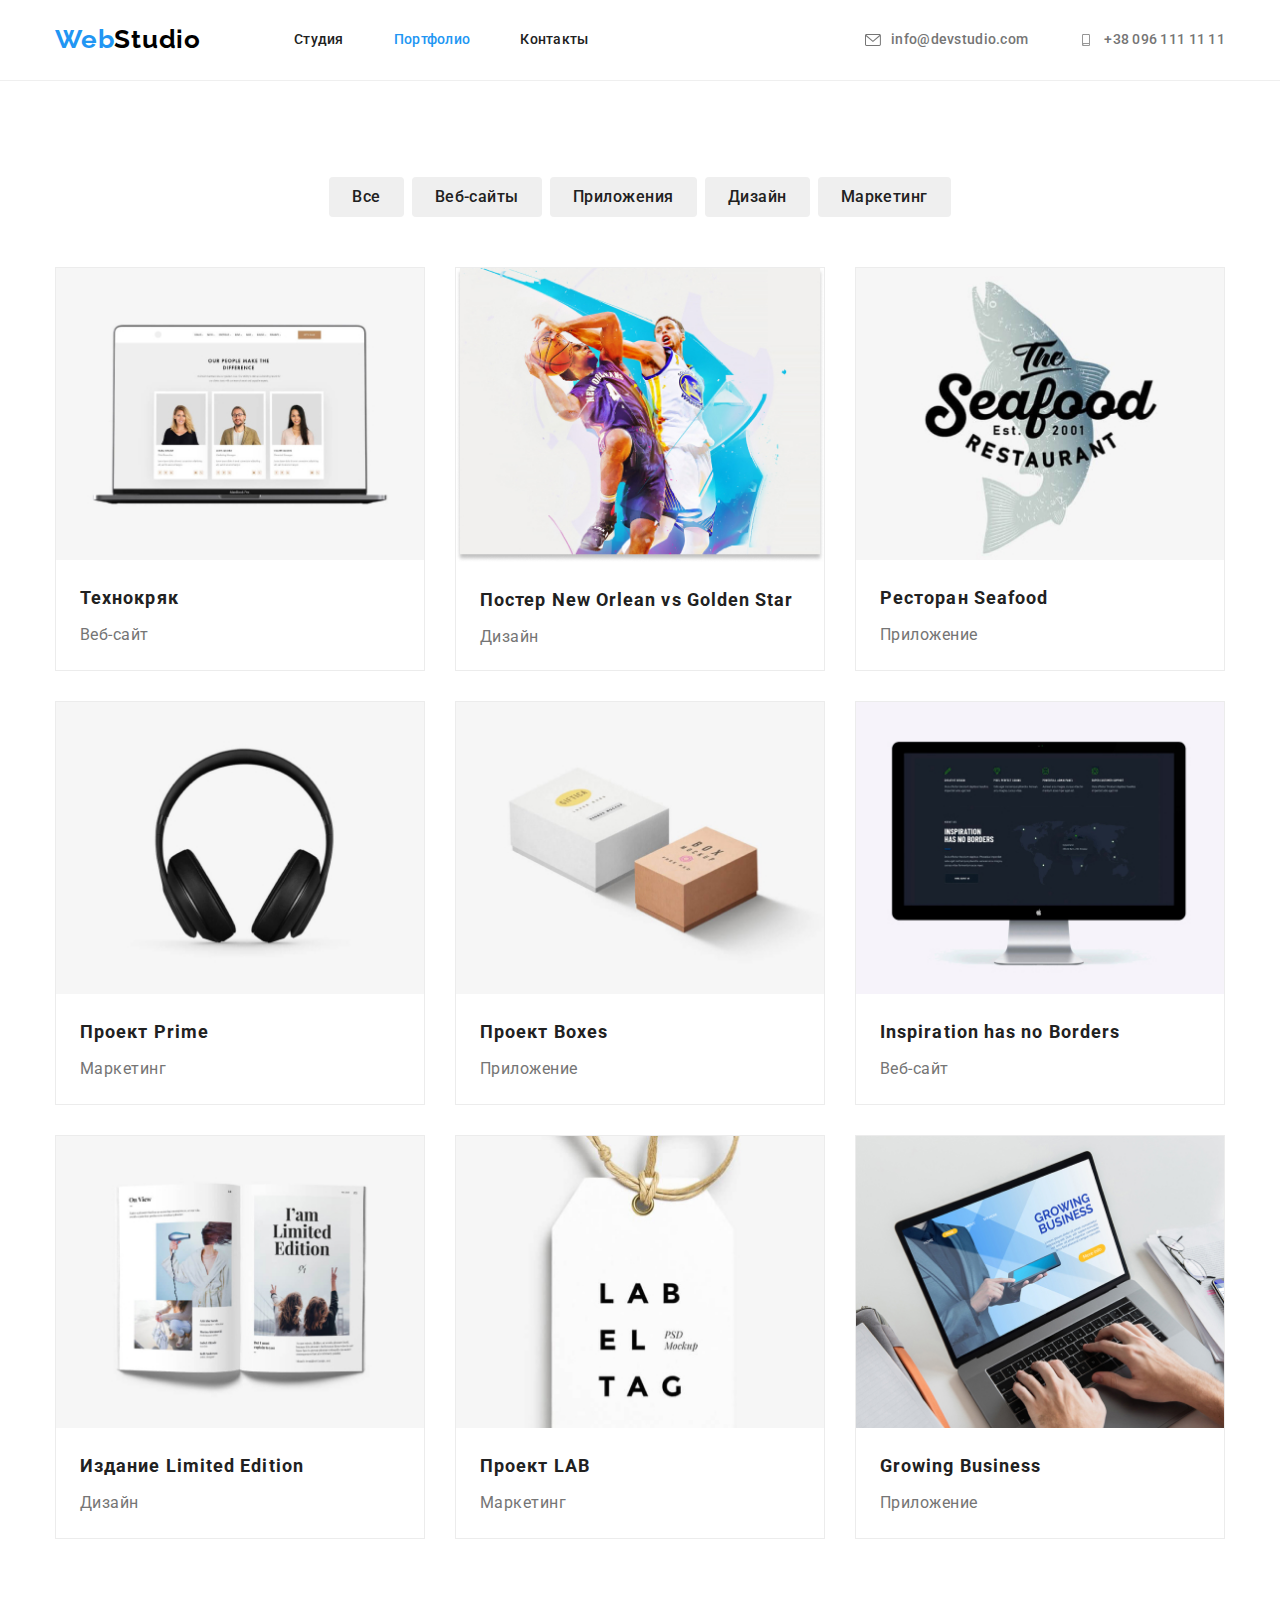
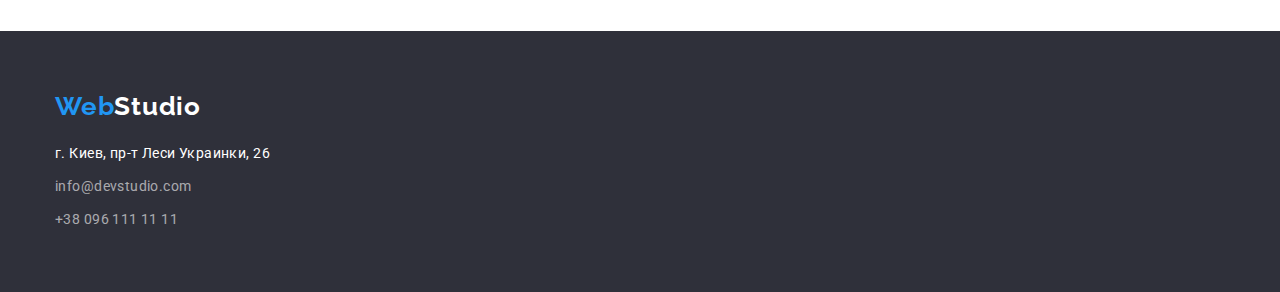
==== commit db3158a9: "21" ====
--- a/portfolio.html
+++ b/portfolio.html
@@ -40,14 +40,20 @@
         </nav>
         <ul class="contacts list">
           <li class="item">
-            <a class="contacts-item link" href="mailto:info@devstudio.com"
-              >info@devstudio.com</a
+            <a class="contacts-item link" href="mailto:info@devstudio.com">
+              <svg class="header-icons" width="16" height="12">
+                <use href="./images/icons.svg#icon-envelope"></use>
+              </svg>
+              info@devstudio.com</a
             >
           </li>
           <li class="item">
-            <a class="contacts-item link" href="tel:+380961111111"
-              >+38 096 111 11 11</a
-            >
+            <a class="contacts-item link" href="tel:+380961111111">
+              <svg class="header-icons" width="16" height="12">
+                <use href="./images/icons.svg#icon-smartphone"></use>
+              </svg>
+              +38 096 111 11 11
+            </a>
           </li>
         </ul>
       </div>
--- a/css/style.css
+++ b/css/style.css
@@ -138,8 +138,14 @@
 .site-nav .item:not(:last-child) {
   margin-right: 50px;
 }
-
+.header-icons {
+  margin-right: 10px;
+  fill: #757575;
+}
 .contacts-item {
+  display: flex;
+  align-items: center;
+  justify-content: center;
   font-family: "Roboto";
   font-style: normal;
   font-weight: 500;
@@ -151,10 +157,14 @@
 .contacts .item + .item {
   margin-left: 50px;
 }
-.contacts :hover,
-.contacts :focus {
-  color: var(--accent-color);
-}
+.contacts-item :hover {
+  fill: var(--accent-color);
+}
+.contacts .item :hover,
+.contacts .item :focus {
+  color: var(--accent-color);
+}
+
 .section-title {
   display: block;
   margin-top: 0;
@@ -167,10 +177,19 @@
   color: var(--title-text-color);
 }
 .hero {
+  max-width: 1600px;
+  margin-left: auto;
+  margin-right: auto;
   padding-top: 200px;
   padding-bottom: 200px;
   text-align: center;
-  background-color: #2f303a;
+  background-image: linear-gradient(
+      rgba(47, 48, 58, 0.4),
+      rgba(47, 48, 58, 0.4)
+    ),
+    url(../images/hero.jpg);
+  background-repeat: no-repeat;
+  background-size: cover;
 }
 .hero-btn {
   margin-bottom: 0;
@@ -248,7 +267,7 @@
   margin-left: 30px;
 }
 .section-team {
-  padding: 94px;
+  padding: 94px 0;
   background-color: #e5e5e5;
 }
 
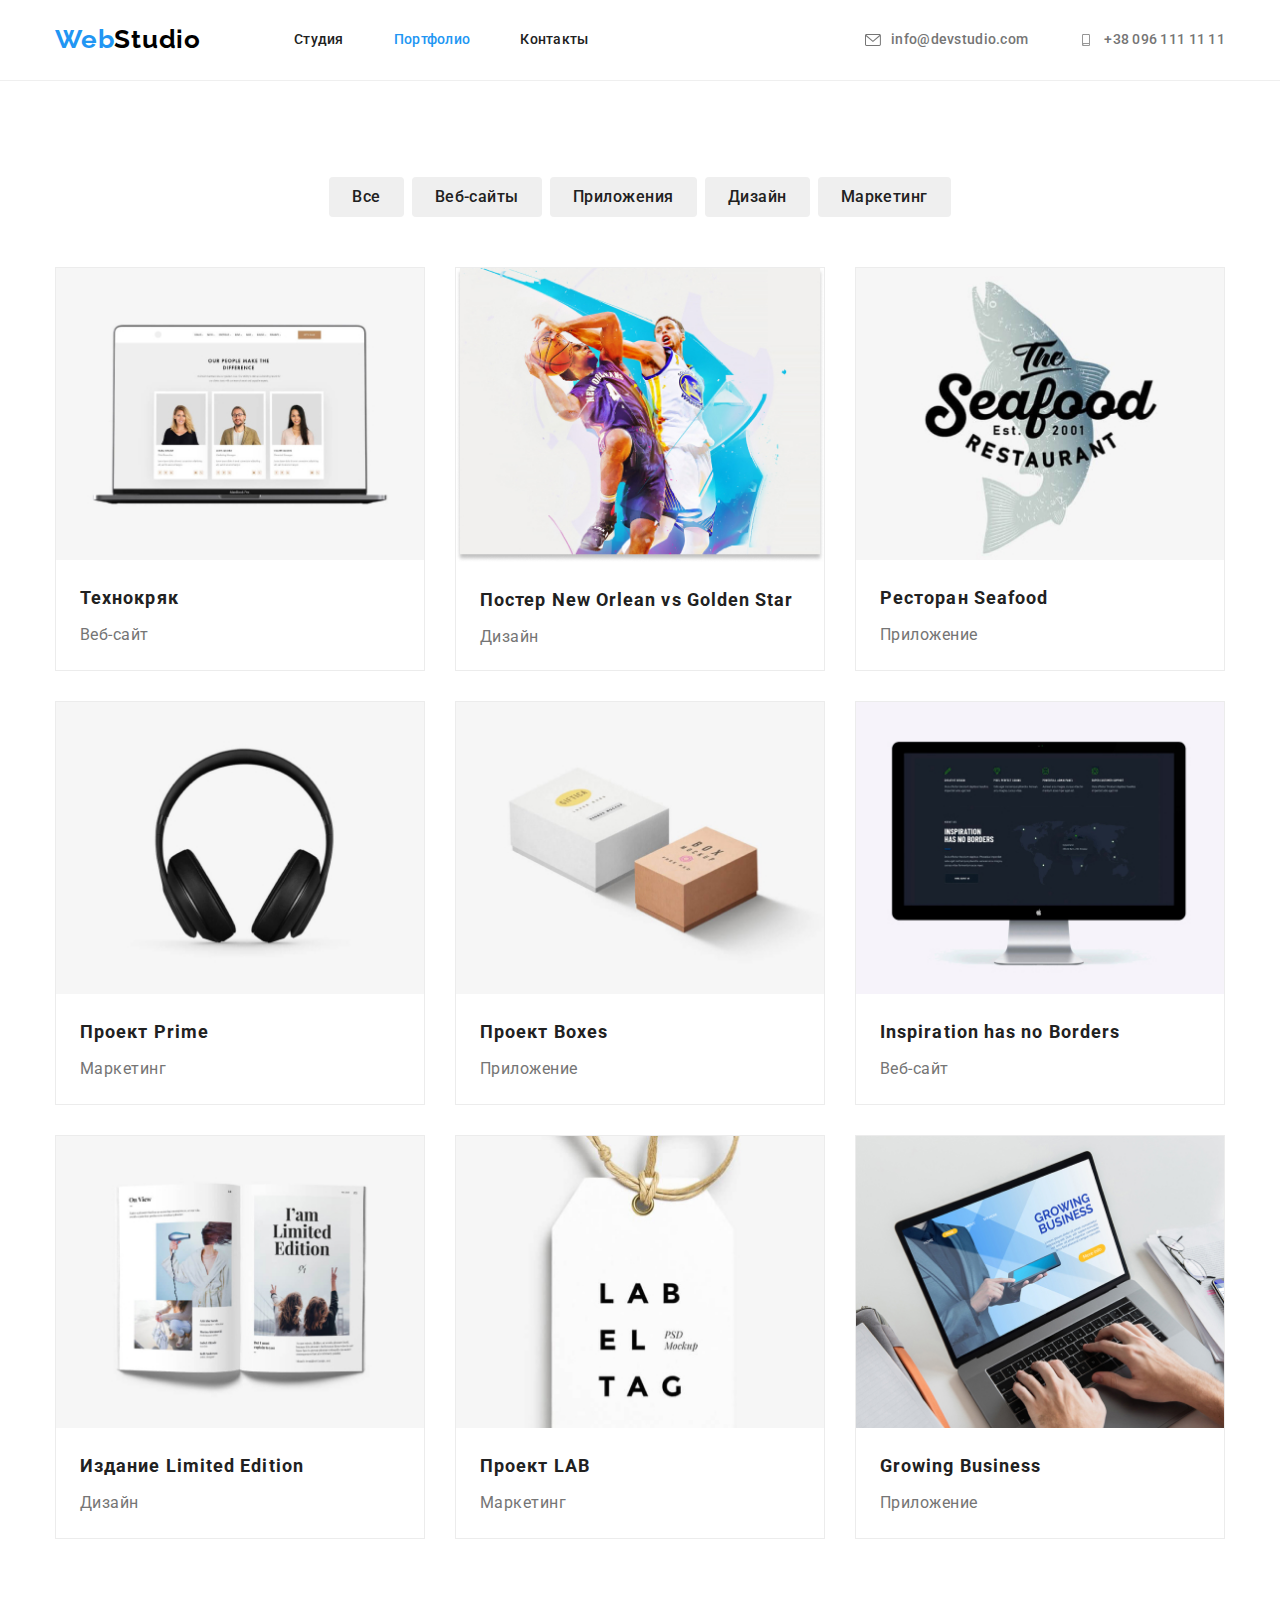
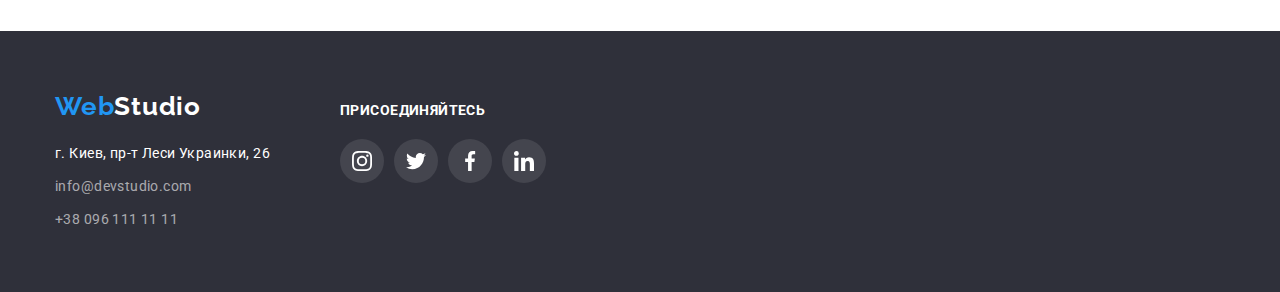
==== commit 660ab138: "3" ====
--- a/portfolio.html
+++ b/portfolio.html
@@ -194,22 +194,61 @@
       </section>
     </main>
 
-    <footer class="footer">
-      <div class="container">
-        <a class="logo-footer link" href="/"> <span>Web</span>Studio </a>
-        <ul class="footer-contacts list">
-          <li class="footer-adress">г. Киев, пр-т Леси Украинки, 26</li>
-          <li class="footer-info">
-            <a class="contacts-item-text link" href="mailto:info@devstudio.com"
-              >info@devstudio.com</a
-            >
-          </li>
-          <li class="footer-info">
-            <a class="contacts-item-text link" href="tel:+380961111111"
-              >+38 096 111 11 11</a
-            >
-          </li>
-        </ul>
+    <footer class="section-footer">
+      <div class="container footer-container">
+        <div class="footer-base">
+          <a class="logo-footer link" href="/"> <span>Web</span>Studio </a>
+          <address class="adress">
+            <ul class="footer-contacts link list">
+              <li class="footer-adress">г. Киев, пр-т Леси Украинки, 26</li>
+              <li class="footer-info">
+                <a
+                  class="contacts-item-text link"
+                  href="mailto:info@devstudio.com"
+                  >info@devstudio.com</a
+                >
+              </li>
+              <li class="footer-info">
+                <a class="contacts-item-text link" href="tel:+380961111111"
+                  >+38 096 111 11 11</a
+                >
+              </li>
+            </ul>
+          </address>
+        </div>
+        <div class="footer-soc">
+          <h2 class="footer-soc-title">Присоединяйтесь</h2>
+          <ul class="footer-soc-list list">
+            <li class="footer-soc-item">
+              <a href="" class="footer-soc-link link">
+                <svg class="footer-soc-icon" width="20" height="20">
+                  <use href="./images/icons.svg#icon-instagram-2"></use>
+                </svg>
+              </a>
+            </li>
+            <li class="footer-soc-item">
+              <a href="" class="footer-soc-link link">
+                <svg class="footer-soc-icon" width="20" height="20">
+                  <use href="./images/icons.svg#icon-twitter-1"></use>
+                </svg>
+              </a>
+            </li>
+            <li class="footer-soc-item">
+              <a href="" class="footer-soc-link link">
+                <svg class="footer-soc-icon" width="20" height="20">
+                  <use href="./images/icons.svg#icon-facebook-1"></use>
+                </svg>
+              </a>
+            </li>
+            <li class="footer-soc-item">
+              <a href="" class="footer-soc-link link">
+                <svg class="footer-soc-icon" width="20" height="20">
+                  <use href="./images/icons.svg#icon-linkedin-1"></use>
+                </svg>
+              </a>
+            </li>
+          </ul>
+        </div>
       </div>
     </footer>
   </body>
--- a/css/style.css
+++ b/css/style.css
@@ -50,6 +50,9 @@
   clip: rect(0 0 0 0);
   clip-path: inset(50%);
   margin: -1px;
+}
+.adress {
+  font-style: normal;
 }
 /**/
 .logo:hover,
@@ -253,6 +256,20 @@
   margin-bottom: 10px;
   margin-top: 0;
 }
+.features-box {
+  display: flex;
+  flex-direction: column;
+  align-items: center;
+  justify-content: center;
+  background-color: #f5f4fa;
+  width: 270px;
+  height: 120px;
+  margin-bottom: 30px;
+}
+.feature-box-icon {
+  width: 70px;
+  height: 70px;
+}
 .section-works {
   padding-bottom: 94px;
 }
@@ -298,12 +315,81 @@
   line-height: 1.18;
   text-align: center;
   letter-spacing: 0.03em;
-  margin-bottom: 0;
+  margin-bottom: 16px;
   margin-top: 10px;
 }
-.footer {
+.team-soc-item {
+}
+.team-soc {
+  display: flex;
+  justify-content: center;
+  gap: 10px;
+  list-style: none;
+}
+.team-soc-link {
+  display: flex;
+  align-items: center;
+  justify-content: center;
+  border-radius: 50%;
+  width: 44px;
+  height: 44px;
+  background-color: #ffffff;
+}
+.team-soc-icon {
+  fill: #afb1b8;
+}
+.team-soc-link:hover,
+.team-soc-link:focus {
+  background-color: #2196f3;
+}
+.team-soc-link:hover .team-soc-icon,
+.team-soc-link:focus .team-soc-icon {
+  fill: #ffffff;
+}
+.section-clients {
+  display: flex;
+  padding-top: 94px;
+  padding-bottom: 94px;
+}
+.clients-list {
+  display: flex;
+  justify-content: center;
+  gap: 30px;
+  list-style: none;
+}
+.clients-list-item {
+  width: 170px;
+  height: 92px;
+}
+.clients-list-item-link {
+  display: flex;
+  width: 100%;
+  height: 100%;
+  border: 1px solid #afb1b8;
+  border-radius: 4px;
+  align-items: center;
+  justify-content: center;
+}
+.clients-list-item-icon {
+  fill: #afb1b8;
+}
+.clients-list-item-link:hover,
+.clients-list-item-link:focus {
+  border-color: #2196f3;
+}
+.clients-list-item-link:hover .clients-list-item-icon,
+.clients-list-item-link:focus .clients-list-item-icon {
+  border-color: #2196f3;
+  fill: #2196f3;
+}
+
+.section-footer {
   padding: 60px 0;
   background-color: #2f303a;
+}
+.footer-container {
+  display: flex;
+  align-items: baseline;
 }
 .logo-footer {
   display: flex;
@@ -363,7 +449,51 @@
 .footer-contacts :focus {
   color: var(--accent-color);
 }
-
+.footer-soc-title {
+  font-weight: 700;
+  font-size: 14px;
+  line-height: 1.14;
+  letter-spacing: 0.03em;
+  text-transform: uppercase;
+  justify-content: center;
+  margin-top: 0;
+  margin-bottom: 0;
+  color: var(--background-color);
+}
+.footer-soc {
+  margin-left: 70px;
+  width: 206px;
+  height: 80px;
+}
+
+.footer-soc-list {
+  display: flex;
+  justify-content: center;
+  align-items: center;
+  gap: 10px;
+  list-style: none;
+  margin-top: 20px;
+}
+.footer-soc-link {
+  display: flex;
+  align-items: center;
+  justify-content: center;
+  border-radius: 50%;
+  width: 44px;
+  height: 44px;
+  background-color: rgba(255, 255, 255, 0.1);
+}
+.footer-soc-icon {
+  fill: var(--background-color);
+}
+.footer-soc-link:hover,
+.footer-soc-link:focus {
+  background-color: var(--primary-bg-color);
+}
+.footer-soc-link:hover .footer-soc-icon,
+.footer-soc-link:focus .footer-soc-icon {
+  fill: var(--background-color);
+}
 /* Страница Портфолио*/
 .section-portfolio {
   padding-top: 96px;
